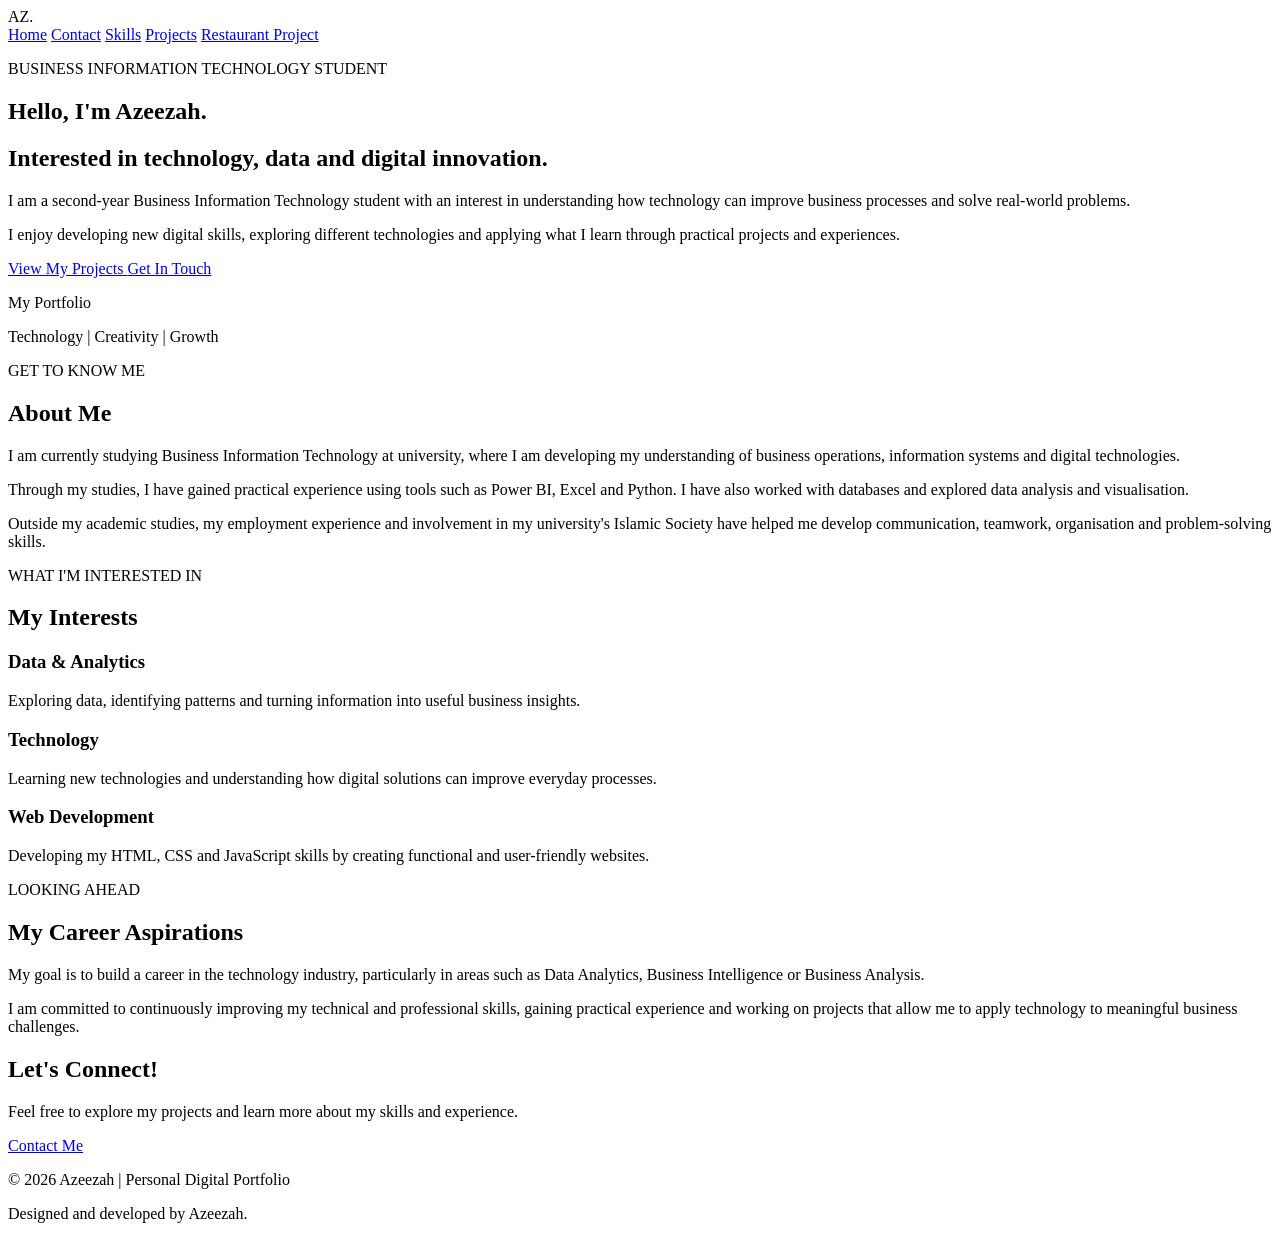
==== index.html @ 17014c4a "my first commit" ====
<!DOCTYPE html>
<html lang="en">

<head>
    <meta charset="UTF-8">
    <meta name="viewport" content="width=device-width, initial-scale=1.0">

    <title>Home | Azeezah's Portfolio</title>

    <meta name="description" content="Explore Azeezah's professional portfolio, skills, experience and projects in Business Information Technology.">

    <link rel="stylesheet" href="css/style.css">
</head>

<body>

    <!-- Website Header -->
    <header class="header">

        <div class="logo">AZ.</div>

        <!-- Navigation Menu -->
        <nav aria-label="Main navigation">
            <a href="index.html" class="active">Home</a>
            <a href="contact.html">Contact</a>
            <a href="skills.html">Skills</a>
            <a href="projects.html">Projects</a>
            <a href="restaurant.html">Restaurant Project</a>
        </nav>

    </header>


    <!-- Main Home Page Content -->
    <main>

        <!-- Introduction Section -->
        <section class="hero">

            <div class="hero-content">

                <p class="intro-label">
                    BUSINESS INFORMATION TECHNOLOGY STUDENT
                </p>

                <h1>
                    Hello, I'm <span>Azeezah.</span>
                </h1>

                <h2>
                    Interested in technology,
                    data and digital innovation.
                </h2>

                <p class="hero-description">
                    I am a second-year Business Information
                    Technology student with an interest in
                    understanding how technology can improve
                    business processes and solve real-world
                    problems.
                </p>

                <p class="hero-description">
                    I enjoy developing new digital skills,
                    exploring different technologies and
                    applying what I learn through practical
                    projects and experiences.
                </p>

                <div class="hero-buttons">

                    <a href="projects.html" class="primary-button">
                        View My Projects
                    </a>

                    <a href="contact.html" class="secondary-button">
                        Get In Touch
                    </a>

                </div>

            </div>

            <div class="hero-image">

                <div class="image-placeholder">
                    <p>My Portfolio</p>
                    <span>Technology | Creativity | Growth</span>
                </div>

            </div>

        </section>


        <!-- About Me Section -->
        <section class="about-section">

            <p class="section-label">GET TO KNOW ME</p>

            <h2>About Me</h2>

            <p>
                I am currently studying Business Information
                Technology at university, where I am developing
                my understanding of business operations,
                information systems and digital technologies.
            </p>

            <p>
                Through my studies, I have gained practical
                experience using tools such as Power BI,
                Excel and Python. I have also worked with
                databases and explored data analysis and
                visualisation.
            </p>

            <p>
                Outside my academic studies, my employment
                experience and involvement in my university's
                Islamic Society have helped me develop
                communication, teamwork, organisation and
                problem-solving skills.
            </p>

        </section>


        <!-- Interests Section -->
        <section class="interests-section">

            <p class="section-label">WHAT I'M INTERESTED IN</p>

            <h2>My Interests</h2>

            <div class="interest-cards">

                <article class="interest-card">
                    <h3>Data & Analytics</h3>
                    <p>
                        Exploring data, identifying patterns
                        and turning information into useful
                        business insights.
                    </p>
                </article>

                <article class="interest-card">
                    <h3>Technology</h3>
                    <p>
                        Learning new technologies and
                        understanding how digital solutions
                        can improve everyday processes.
                    </p>
                </article>

                <article class="interest-card">
                    <h3>Web Development</h3>
                    <p>
                        Developing my HTML, CSS and JavaScript
                        skills by creating functional and
                        user-friendly websites.
                    </p>
                </article>

            </div>

        </section>


        <!-- Career Goals Section -->
        <section class="goals-section">

            <p class="section-label">LOOKING AHEAD</p>

            <h2>My Career Aspirations</h2>

            <p>
                My goal is to build a career in the technology
                industry, particularly in areas such as Data
                Analytics, Business Intelligence or Business
                Analysis.
            </p>

            <p>
                I am committed to continuously improving my
                technical and professional skills, gaining
                practical experience and working on projects
                that allow me to apply technology to
                meaningful business challenges.
            </p>

        </section>


        <!-- Call to Action -->
        <section class="contact-banner">

            <h2>Let's Connect!</h2>

            <p>
                Feel free to explore my projects and learn
                more about my skills and experience.
            </p>

            <a href="contact.html" class="primary-button">
                Contact Me
            </a>

        </section>

    </main>


    <!-- Website Footer -->
    <footer class="footer">

        <p>
            &copy; 2026 Azeezah | Personal Digital Portfolio
        </p>

        <p>Designed and developed by Azeezah.</p>

    </footer>

</body>
</html>
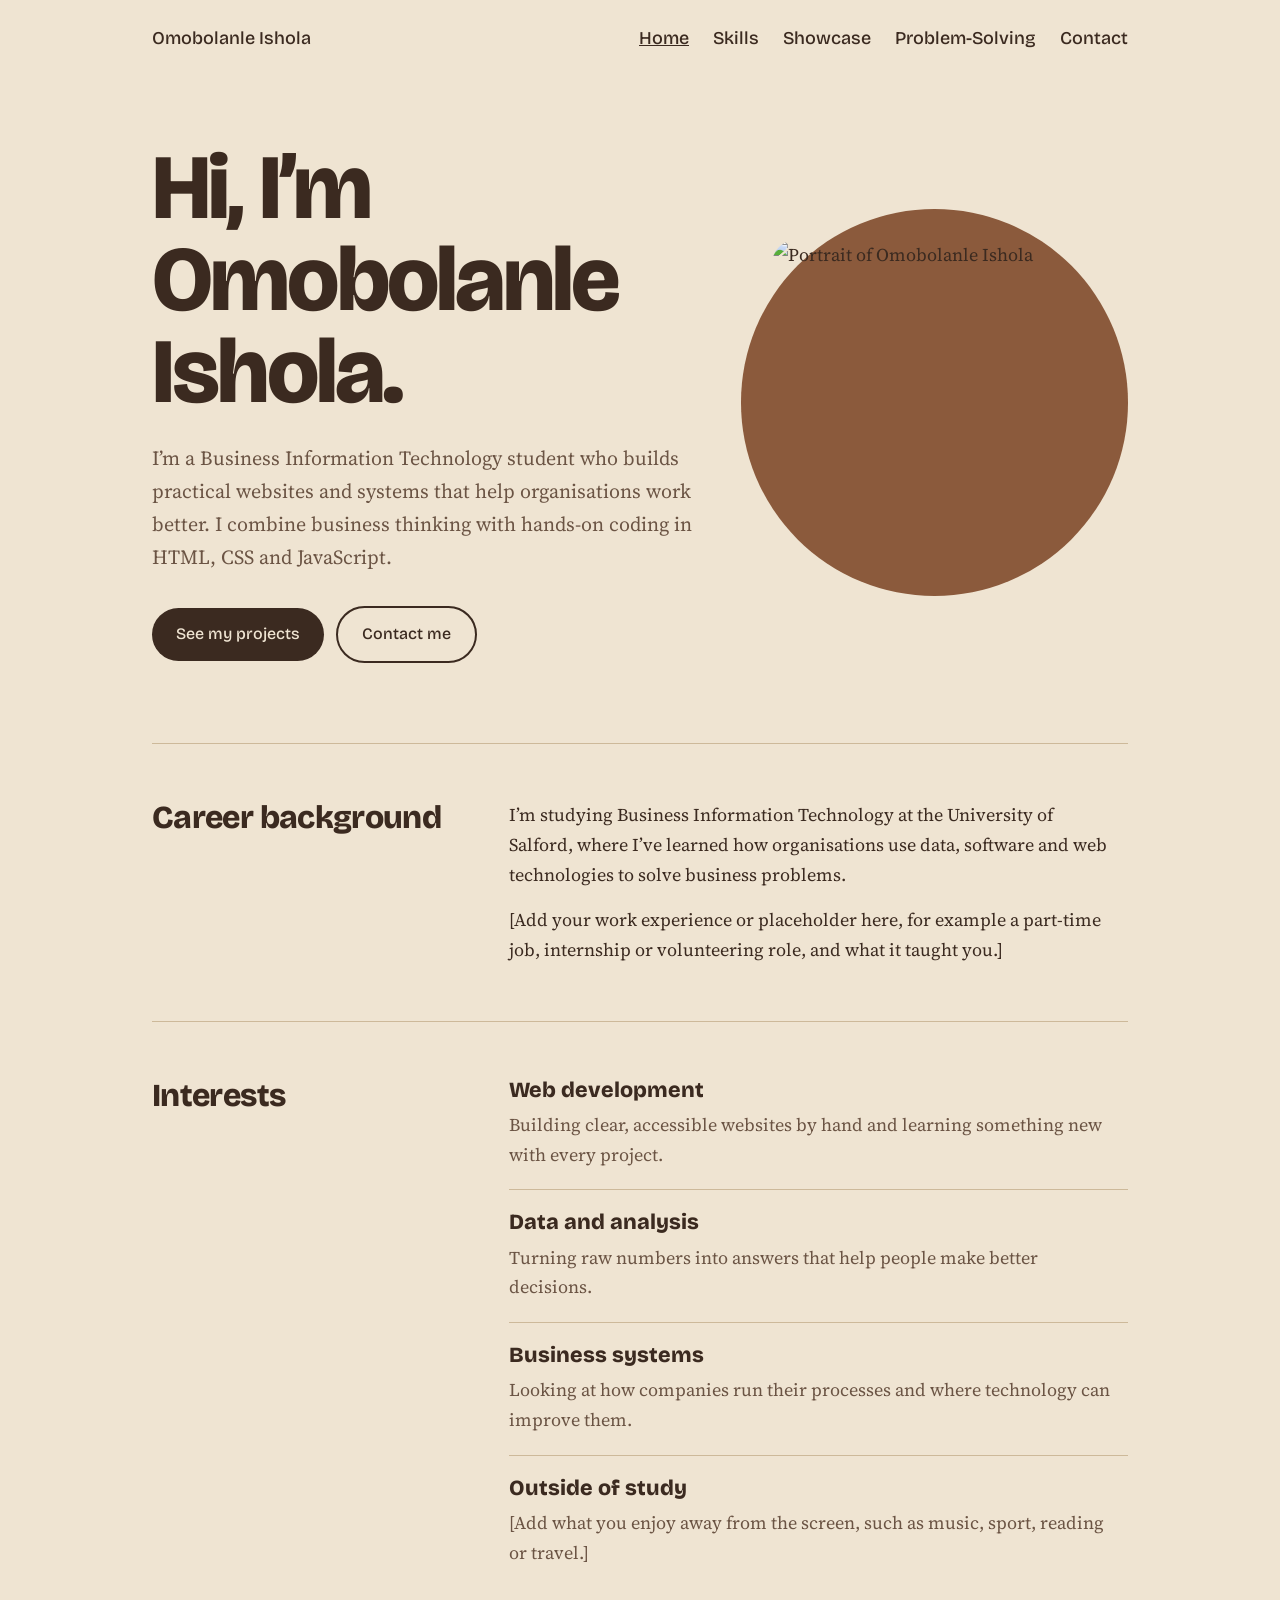
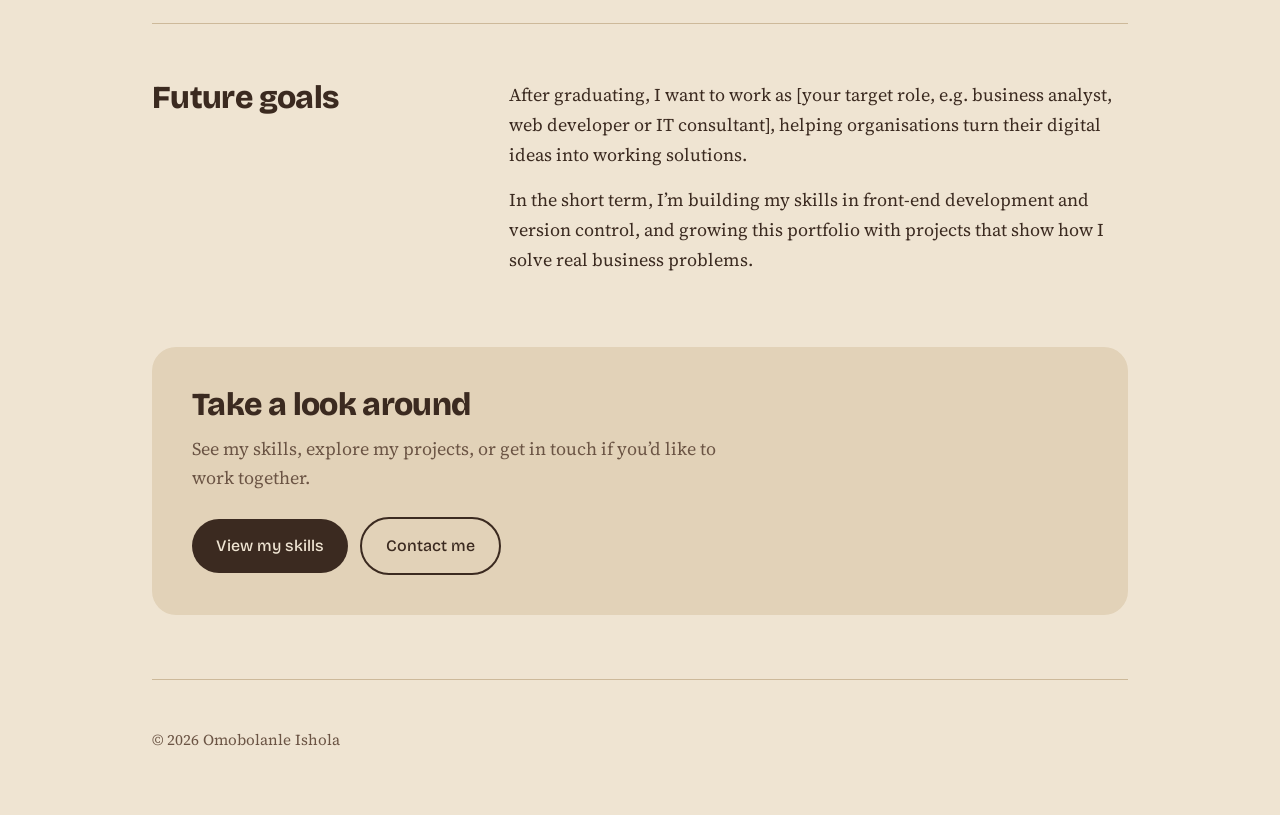
==== commit e63791c3: "commit" ====
--- a/index.html
+++ b/index.html
@@ -1,227 +1,107 @@
-
 <!DOCTYPE html>
 <html lang="en">
+<head>
+  <meta charset="UTF-8">
+  <meta name="viewport" content="width=device-width, initial-scale=1">
+  <title>Omobolanle Ishola – Business Information Technology Student</title>
+  <meta name="description" content="Portfolio of Omobolanle Ishola, a Business Information Technology student interested in data, web development and business systems.">
+  <!-- Fonts: Bricolage Grotesque (headings) and Source Serif 4 (body) -->
+  <link rel="preconnect" href="https://fonts.googleapis.com">
+  <link rel="preconnect" href="https://fonts.gstatic.com" crossorigin>
+  <link rel="stylesheet" href="https://fonts.googleapis.com/css2?family=Bricolage+Grotesque:opsz,wght@12..96,500;12..96,800&amp;family=Source+Serif+4:opsz,wght@8..60,400;8..60,600&amp;display=swap">
+  <!-- Shared external stylesheet -->
+  <link rel="stylesheet" href="css/style.css">
+</head>
+<body>
+  <div class="wrap">
 
-<head>
-    <meta charset="UTF-8">
-    <meta name="viewport" content="width=device-width, initial-scale=1.0">
-
-    <title>Home | Azeezah's Portfolio</title>
-
-    <meta name="description" content="Explore Azeezah's professional portfolio, skills, experience and projects in Business Information Technology.">
-
-    <link rel="stylesheet" href="css/style.css">
-</head>
-
-<body>
-
-    <!-- Website Header -->
-    <header class="header">
-
-        <div class="logo">AZ.</div>
-
-        <!-- Navigation Menu -->
-        <nav aria-label="Main navigation">
-            <a href="index.html" class="active">Home</a>
-            <a href="contact.html">Contact</a>
-            <a href="skills.html">Skills</a>
-            <a href="projects.html">Projects</a>
-            <a href="restaurant.html">Restaurant Project</a>
-        </nav>
-
+    <!-- Site header and main navigation (same on all five pages) -->
+    <header class="site-header">
+      <a href="index.html">Omobolanle Ishola</a>
+      <nav aria-label="Main">
+        <a href="index.html" aria-current="page">Home</a>
+        <a href="skills.html">Skills</a>
+        <a href="showcase.html">Showcase</a>
+        <a href="problem-solving.html">Problem-Solving</a>
+        <a href="contact.html">Contact</a>
+      </nav>
     </header>
 
+    <main>
+      <!-- Hero: name, professional summary and portrait -->
+      <div class="hero">
+        <div>
+          <h1>Hi, I’m Omobolanle Ishola.</h1>
+          <p>I’m a Business Information Technology student who builds practical websites and systems that help organisations work better. I combine business thinking with hands-on coding in HTML, CSS and JavaScript.</p>
+          <a class="btn" href="showcase.html">See my projects</a>
+          <a class="btn btn-alt" href="contact.html">Contact me</a>
+        </div>
+        <div class="portrait">
+          <!-- Replace photo-placeholder.svg with your own photo (keep the alt text meaningful) -->
+          <img src="images/photo-placeholder.svg" alt="Portrait of Omobolanle Ishola" width="600" height="600">
+        </div>
+      </div>
 
-    <!-- Main Home Page Content -->
-    <main>
+      <!-- Career background -->
+      <section id="background">
+        <div class="cols">
+          <h2>Career background</h2>
+          <div>
+            <p>I’m studying Business Information Technology at the University of Salford, where I’ve learned how organisations use data, software and web technologies to solve business problems.</p>
+            <p>[Add your work experience or placeholder here, for example a part-time job, internship or volunteering role, and what it taught you.]</p>
+          </div>
+        </div>
+      </section>
 
-        <!-- Introduction Section -->
-        <section class="hero">
+      <!-- Interests -->
+      <section id="interests">
+        <div class="cols">
+          <h2>Interests</h2>
+          <ul class="item-list">
+            <li>
+              <h3>Web development</h3>
+              <p>Building clear, accessible websites by hand and learning something new with every project.</p>
+            </li>
+            <li>
+              <h3>Data and analysis</h3>
+              <p>Turning raw numbers into answers that help people make better decisions.</p>
+            </li>
+            <li>
+              <h3>Business systems</h3>
+              <p>Looking at how companies run their processes and where technology can improve them.</p>
+            </li>
+            <li>
+              <h3>Outside of study</h3>
+              <p>[Add what you enjoy away from the screen, such as music, sport, reading or travel.]</p>
+            </li>
+          </ul>
+        </div>
+      </section>
 
-            <div class="hero-content">
+      <!-- Future goals -->
+      <section id="goals">
+        <div class="cols">
+          <h2>Future goals</h2>
+          <div>
+            <p>After graduating, I want to work as [your target role, e.g. business analyst, web developer or IT consultant], helping organisations turn their digital ideas into working solutions.</p>
+            <p>In the short term, I’m building my skills in front-end development and version control, and growing this portfolio with projects that show how I solve real business problems.</p>
+          </div>
+        </div>
+      </section>
 
-                <p class="intro-label">
-                    BUSINESS INFORMATION TECHNOLOGY STUDENT
-                </p>
-
-                <h1>
-                    Hello, I'm <span>Azeezah.</span>
-                </h1>
-
-                <h2>
-                    Interested in technology,
-                    data and digital innovation.
-                </h2>
-
-                <p class="hero-description">
-                    I am a second-year Business Information
-                    Technology student with an interest in
-                    understanding how technology can improve
-                    business processes and solve real-world
-                    problems.
-                </p>
-
-                <p class="hero-description">
-                    I enjoy developing new digital skills,
-                    exploring different technologies and
-                    applying what I learn through practical
-                    projects and experiences.
-                </p>
-
-                <div class="hero-buttons">
-
-                    <a href="projects.html" class="primary-button">
-                        View My Projects
-                    </a>
-
-                    <a href="contact.html" class="secondary-button">
-                        Get In Touch
-                    </a>
-
-                </div>
-
-            </div>
-
-            <div class="hero-image">
-
-                <div class="image-placeholder">
-                    <p>My Portfolio</p>
-                    <span>Technology | Creativity | Growth</span>
-                </div>
-
-            </div>
-
-        </section>
-
-
-        <!-- About Me Section -->
-        <section class="about-section">
-
-            <p class="section-label">GET TO KNOW ME</p>
-
-            <h2>About Me</h2>
-
-            <p>
-                I am currently studying Business Information
-                Technology at university, where I am developing
-                my understanding of business operations,
-                information systems and digital technologies.
-            </p>
-
-            <p>
-                Through my studies, I have gained practical
-                experience using tools such as Power BI,
-                Excel and Python. I have also worked with
-                databases and explored data analysis and
-                visualisation.
-            </p>
-
-            <p>
-                Outside my academic studies, my employment
-                experience and involvement in my university's
-                Islamic Society have helped me develop
-                communication, teamwork, organisation and
-                problem-solving skills.
-            </p>
-
-        </section>
-
-
-        <!-- Interests Section -->
-        <section class="interests-section">
-
-            <p class="section-label">WHAT I'M INTERESTED IN</p>
-
-            <h2>My Interests</h2>
-
-            <div class="interest-cards">
-
-                <article class="interest-card">
-                    <h3>Data & Analytics</h3>
-                    <p>
-                        Exploring data, identifying patterns
-                        and turning information into useful
-                        business insights.
-                    </p>
-                </article>
-
-                <article class="interest-card">
-                    <h3>Technology</h3>
-                    <p>
-                        Learning new technologies and
-                        understanding how digital solutions
-                        can improve everyday processes.
-                    </p>
-                </article>
-
-                <article class="interest-card">
-                    <h3>Web Development</h3>
-                    <p>
-                        Developing my HTML, CSS and JavaScript
-                        skills by creating functional and
-                        user-friendly websites.
-                    </p>
-                </article>
-
-            </div>
-
-        </section>
-
-
-        <!-- Career Goals Section -->
-        <section class="goals-section">
-
-            <p class="section-label">LOOKING AHEAD</p>
-
-            <h2>My Career Aspirations</h2>
-
-            <p>
-                My goal is to build a career in the technology
-                industry, particularly in areas such as Data
-                Analytics, Business Intelligence or Business
-                Analysis.
-            </p>
-
-            <p>
-                I am committed to continuously improving my
-                technical and professional skills, gaining
-                practical experience and working on projects
-                that allow me to apply technology to
-                meaningful business challenges.
-            </p>
-
-        </section>
-
-
-        <!-- Call to Action -->
-        <section class="contact-banner">
-
-            <h2>Let's Connect!</h2>
-
-            <p>
-                Feel free to explore my projects and learn
-                more about my skills and experience.
-            </p>
-
-            <a href="contact.html" class="primary-button">
-                Contact Me
-            </a>
-
-        </section>
-
+      <!-- Call to action -->
+      <section class="cta">
+        <h2>Take a look around</h2>
+        <p>See my skills, explore my projects, or get in touch if you’d like to work together.</p>
+        <a class="btn" href="skills.html">View my skills</a>
+        <a class="btn btn-alt" href="contact.html">Contact me</a>
+      </section>
     </main>
 
-
-    <!-- Website Footer -->
-    <footer class="footer">
-
-        <p>
-            &copy; 2026 Azeezah | Personal Digital Portfolio
-        </p>
-
-        <p>Designed and developed by Azeezah.</p>
-
+    <footer class="site-footer">
+      <p>© 2026 Omobolanle Ishola</p>
     </footer>
 
+  </div>
 </body>
-</html>
+</html>
--- a/css/style.css
+++ b/css/style.css
@@ -0,0 +1,673 @@
+/* ==========================================================
+   style.css – shared stylesheet for all five pages
+   Omobolanle Ishola – Web App Development portfolio
+   Palette: brown and beige
+   ========================================================== */
+
+/* ---------- 1. Design tokens (colours and fonts) ---------- */
+:root {
+  --bg: #EFE4D2;      /* beige page background */
+  --panel: #E2D2B8;   /* darker beige for highlighted blocks */
+  --ink: #3B2A20;     /* dark brown text */
+  --muted: #6B5444;   /* mid brown for secondary text */
+  --line: #CDB99A;    /* tan dividers */
+  --accent: #8B5A3C;  /* warm brown for hover and highlights */
+  --display: "Bricolage Grotesque", "Helvetica Neue", Arial, sans-serif;
+  --body: "Source Serif 4", Georgia, serif;
+}
+
+/* ---------- 2. Base styles ---------- */
+*, *::before, *::after { box-sizing: border-box; }
+html { scroll-behavior: smooth; }
+body {
+  margin: 0;
+  background: var(--bg);
+  color: var(--ink);
+  font-family: var(--body);
+  font-size: 1.125rem;
+  line-height: 1.65;
+}
+a { color: inherit; }
+/* Visible keyboard focus for accessibility */
+a:focus-visible { outline: 3px solid var(--accent); outline-offset: 3px; }
+
+/* Centred content column used on every page */
+.wrap { max-width: 64rem; margin: 0 auto; padding: 0 1.5rem; }
+
+/* ---------- 3. Header and navigation ---------- */
+.site-header {
+  display: flex;
+  flex-wrap: wrap;
+  justify-content: space-between;
+  align-items: center;
+  gap: 0.75rem 1.5rem;
+  padding: 1.5rem 0;
+  font-family: var(--display);
+  font-weight: 500;
+}
+.site-header nav { display: flex; flex-wrap: wrap; gap: 0.5rem 1.5rem; }
+.site-header a { text-decoration: none; }
+.site-header a:hover,
+.site-header a[aria-current="page"] { text-decoration: underline; }
+
+/* ---------- 4. Hero (top of Home page) ---------- */
+.hero {
+  display: grid;
+  grid-template-columns: 1.4fr 1fr;
+  gap: 3rem;
+  align-items: center;
+  padding: 4rem 0 5rem;
+}
+.hero h1 {
+  font-family: var(--display);
+  font-weight: 800;
+  font-size: clamp(2.75rem, 8vw, 5.75rem);
+  line-height: 1;
+  letter-spacing: -0.03em;
+  margin: 0 0 1.5rem;
+}
+.hero p { max-width: 34rem; margin: 0 0 2rem; color: var(--muted); font-size: 1.25rem; }
+
+/* Portrait: brown circle behind a rounded photo */
+.portrait { position: relative; height: 0; padding-bottom: 100%; }
+.portrait::before {
+  content: "";
+  position: absolute;
+  top: 0; left: 0; right: 0; bottom: 0;
+  background: var(--accent);
+  border-radius: 50%;
+}
+.portrait img {
+  position: absolute;
+  top: 8%; left: 8%;
+  width: 86%; height: 86%;
+  object-fit: cover;
+  border-radius: 1.5rem;
+}
+
+/* ---------- 5. Buttons ---------- */
+.btn {
+  display: inline-block;
+  font-family: var(--display);
+  font-weight: 500;
+  font-size: 1rem;
+  background: var(--ink);
+  color: var(--bg);
+  padding: 0.85rem 1.5rem;
+  border-radius: 999px;
+  text-decoration: none;
+}
+.btn:hover { background: var(--accent); }
+.btn-alt { background: transparent; color: var(--ink); border: 2px solid var(--ink); margin-left: 0.5rem; }
+.btn-alt:hover { background: var(--panel); }
+
+/* ---------- 6. Content sections ---------- */
+section { padding: 3.5rem 0; border-top: 1px solid var(--line); }
+h2 {
+  font-family: var(--display);
+  font-weight: 800;
+  font-size: 2rem;
+  line-height: 1.1;
+  letter-spacing: -0.02em;
+  margin: 0;
+}
+/* Two-column layout: heading on the left, content on the right */
+.cols { display: grid; grid-template-columns: 1fr 2fr; gap: 3rem; }
+.cols p { max-width: 38rem; margin: 0 0 1rem; }
+.cols p:last-child { margin-bottom: 0; }
+
+/* Interests list */
+.item-list { list-style: none; margin: 0; padding: 0; }
+.item-list li { padding: 1.25rem 0; border-bottom: 1px solid var(--line); }
+.item-list li:first-child { padding-top: 0; }
+.item-list li:last-child { border-bottom: 0; padding-bottom: 0; }
+.item-list h3 { font-family: var(--display); font-weight: 800; font-size: 1.35rem; line-height: 1.2; margin: 0 0 0.4rem; }
+.item-list p { margin: 0; color: var(--muted); }
+
+/* Call-to-action block at the bottom of the Home page */
+.cta { background: var(--panel); border-radius: 1.5rem; padding: 2.5rem; margin: 1rem 0 4rem; border-top: 0; }
+.cta h2 { margin-bottom: 0.75rem; }
+.cta p { margin: 0 0 1.5rem; max-width: 34rem; color: var(--muted); }
+
+/* ---------- 7. Footer ---------- */
+.site-footer { padding: 2rem 0 3rem; color: var(--muted); font-size: 0.95rem; border-top: 1px solid var(--line); }
+
+/* ---------- 8. Responsive layout (phones and small tablets) ---------- */
+@media (max-width: 760px) {
+  .hero, .cols { grid-template-columns: 1fr; gap: 1.5rem; }
+  .hero { padding-top: 2rem; }
+  .portrait { max-width: 20rem; width: 100%; }
+  .btn-alt { margin: 0.75rem 0 0; }
+  .cta { padding: 1.75rem; }
+}
+
+/* Respect users who prefer reduced motion */
+@media (prefers-reduced-motion: reduce) {
+  html { scroll-behavior: auto; }
+}
+
+/* ==========================================================
+   9. Problem-Solving page: restaurant case study
+   ========================================================== */
+
+/* Restaurant intro banner */
+.brand-banner { display: flex; align-items: center; gap: 1.5rem; padding: 3rem 0 2.5rem; }
+.brand-banner img { width: 6rem; height: 6rem; flex-shrink: 0; }
+.brand-banner h1 { font-family: var(--display); font-weight: 800; font-size: clamp(2rem, 6vw, 3.5rem); line-height: 1.05; letter-spacing: -0.02em; margin: 0; }
+.brand-banner p { margin: 0.5rem 0 0; color: var(--muted); }
+
+/* Goals list and dietary tags */
+.plain-list { margin: 0 0 1rem; padding-left: 1.25rem; max-width: 38rem; }
+.price { font-family: var(--display); font-weight: 500; color: var(--accent); }
+.tag { display: inline-block; font-family: var(--display); font-size: 0.8rem; font-weight: 500; border: 1px solid var(--ink); border-radius: 999px; padding: 0 0.6rem; margin-right: 0.35rem; }
+.subhead { font-family: var(--display); font-weight: 800; font-size: 1.35rem; margin: 0 0 0.75rem; }
+
+/* Contact details and social links */
+.details { margin: 0 0 1.5rem; }
+.details dt { font-family: var(--display); font-weight: 500; }
+.details dd { margin: 0 0 0.75rem; }
+.social-links { list-style: none; margin: 0; padding: 0; display: flex; flex-wrap: wrap; gap: 0.75rem; }
+
+/* Booking / feedback / enquiry form */
+.form-panel { background: var(--panel); border-radius: 1.5rem; padding: 2rem; }
+.form-panel label, .form-panel legend { display: block; font-family: var(--display); font-weight: 500; margin-bottom: 0.3rem; }
+.form-panel input[type="text"], .form-panel input[type="email"], .form-panel input[type="date"],
+.form-panel input[type="number"], .form-panel select, .form-panel textarea {
+  width: 100%;
+  font-family: var(--body);
+  font-size: 1rem;
+  color: var(--ink);
+  background: var(--bg);
+  border: 2px solid var(--ink);
+  border-radius: 0.5rem;
+  padding: 0.6rem 0.75rem;
+}
+.form-panel input:focus-visible, .form-panel select:focus-visible, .form-panel textarea:focus-visible { outline: 3px solid var(--accent); outline-offset: 2px; }
+.field { margin-bottom: 1.25rem; }
+.field-row { display: grid; grid-template-columns: repeat(3, 1fr); gap: 1rem; }
+.check { display: flex; gap: 0.75rem; align-items: flex-start; }
+.check input { margin-top: 0.45rem; }
+.check label { font-family: var(--body); font-weight: 400; }
+.form-errors { background: var(--bg); border: 2px solid var(--accent); border-radius: 0.5rem; padding: 0.75rem 1rem; margin-bottom: 1.25rem; }
+.form-errors ul { margin: 0.4rem 0 0; padding-left: 1.25rem; }
+.preview { background: var(--bg); border-radius: 0.5rem; padding: 1rem; white-space: pre-wrap; font-size: 0.95rem; margin-top: 1.25rem; }
+button.btn { border: 0; cursor: pointer; }
+
+/* Cookie reminder banner */
+.cookie-banner { position: fixed; left: 0; right: 0; bottom: 0; background: var(--ink); color: var(--bg); padding: 1rem 1.5rem; z-index: 10; }
+.cookie-banner .inner { max-width: 64rem; margin: 0 auto; display: flex; flex-wrap: wrap; gap: 1rem; align-items: center; justify-content: space-between; }
+.cookie-banner p { margin: 0; font-size: 1rem; flex: 1 1 20rem; }
+.cookie-banner button { font-family: var(--display); font-weight: 500; background: var(--bg); color: var(--ink); border: 0; border-radius: 999px; padding: 0.6rem 1.25rem; cursor: pointer; }
+.cookie-banner[hidden] { display: none; }
+
+@media (max-width: 760px) {
+  .field-row { grid-template-columns: 1fr; }
+  .brand-banner { flex-direction: column; align-items: flex-start; }
+  .form-panel { padding: 1.25rem; }
+}
+
+/* Make sure the hidden attribute always hides an element, even one with a display rule */
+[hidden] { display: none; }
+
+/* ---------- 10. Skills page ---------- */
+.skills-intro {
+  padding: 4rem 0 5rem;
+  border-top: 0;
+}
+.skills-intro .section-tag {
+  margin: 0 0 0.75rem;
+  color: var(--accent);
+  font-family: var(--display);
+  font-size: 0.9rem;
+  font-weight: 500;
+  letter-spacing: 0.08em;
+}
+.skills-intro h1 {
+  margin: 0 0 1.5rem;
+  font-family: var(--display);
+  font-size: clamp(2.75rem, 8vw, 5rem);
+  font-weight: 800;
+  letter-spacing: -0.03em;
+  line-height: 1;
+}
+.skills-intro > p:last-child {
+  max-width: 42rem;
+  margin: 0;
+  color: var(--muted);
+  font-size: 1.25rem;
+}
+.skills-section > h2 { margin-bottom: 1.5rem; }
+.section-description { max-width: 38rem; margin: -0.5rem 0 1.5rem; color: var(--muted); }
+.qualification-card,
+.experience-card {
+  padding: 1.5rem 0;
+  border-bottom: 1px solid var(--line);
+}
+.qualification-card:first-of-type,
+.experience-card:first-of-type { padding-top: 0; }
+.qualification-card:last-child,
+.experience-card:last-child { padding-bottom: 0; border-bottom: 0; }
+.qualification-card h3,
+.experience-card h3,
+.certificate-card h3,
+.technical-card h3 {
+  margin: 0 0 0.4rem;
+  font-family: var(--display);
+  font-size: 1.35rem;
+  font-weight: 800;
+  line-height: 1.2;
+}
+.qualification-place { margin: 0 0 0.6rem; color: var(--accent); font-family: var(--display); font-size: 1rem; }
+.qualification-card p:last-child,
+.experience-card p:last-child { max-width: 42rem; margin-bottom: 0; color: var(--muted); }
+.certificate-grid,
+.technical-grid {
+  display: grid;
+  grid-template-columns: repeat(3, minmax(0, 1fr));
+  gap: 1.25rem;
+}
+.certificate-card,
+.technical-card {
+  overflow: hidden;
+  border-radius: 1rem;
+  background: var(--panel);
+}
+.certificate-card { padding-bottom: 1.25rem; }
+.certificate-card img {
+  display: block;
+  width: 100%;
+  aspect-ratio: 4 / 3;
+  object-fit: contain;
+  background: var(--bg);
+}
+.certificate-card h3,
+.certificate-card p,
+.technical-card h3,
+.technical-card p { margin-right: 1.25rem; margin-left: 1.25rem; }
+.certificate-card h3,
+.technical-card h3 { margin-top: 1.1rem; }
+.certificate-card p,
+.technical-card p { margin-top: 0.4rem; margin-bottom: 0; color: var(--muted); }
+.technical-grid { grid-template-columns: repeat(2, minmax(0, 1fr)); }
+.technical-card { padding: 0.25rem 0 1.25rem; }
+
+/* Section reveal is enabled by portfolio.js and remains visible without JavaScript. */
+.js .reveal {
+  opacity: 0;
+  transform: translateY(1rem);
+  transition: opacity 500ms ease, transform 500ms ease;
+}
+.js .reveal.is-visible { opacity: 1; transform: none; }
+
+@media (max-width: 760px) {
+  .skills-intro { padding-top: 2rem; }
+  .certificate-grid,
+  .technical-grid { grid-template-columns: 1fr; }
+}
+
+@media (prefers-reduced-motion: reduce) {
+  .js .reveal { opacity: 1; transform: none; transition: none; }
+}
+
+/* ---------- 11. Contact page ---------- */
+.contact-intro {
+  padding: 4rem 0 3rem;
+  border-top: 0;
+}
+.contact-intro .section-tag {
+  margin: 0 0 0.75rem;
+  color: var(--accent);
+  font-family: var(--display);
+  font-size: 0.9rem;
+  font-weight: 500;
+  letter-spacing: 0.08em;
+}
+.contact-intro h1 {
+  margin: 0 0 1.5rem;
+  font-family: var(--display);
+  font-size: clamp(2.75rem, 8vw, 5rem);
+  font-weight: 800;
+  letter-spacing: -0.03em;
+  line-height: 1;
+}
+.contact-intro > p:last-child {
+  max-width: 42rem;
+  margin: 0;
+  color: var(--muted);
+  font-size: 1.25rem;
+}
+.contact-container {
+  display: grid;
+  grid-template-columns: repeat(3, minmax(0, 1fr));
+  gap: 1.25rem;
+  padding: 1rem 0 3.5rem;
+  border-top: 0;
+}
+.contact-card {
+  padding: 1.75rem;
+  border-radius: 1rem;
+  background: var(--panel);
+}
+.contact-icon {
+  display: grid;
+  width: 3rem;
+  height: 3rem;
+  margin-bottom: 1.25rem;
+  place-items: center;
+  border-radius: 50%;
+  background: var(--ink);
+  color: var(--bg);
+  font-family: var(--display);
+  font-size: 1.15rem;
+  font-weight: 800;
+}
+.contact-card h2 {
+  margin-bottom: 0.5rem;
+  font-size: 1.5rem;
+}
+.contact-card p {
+  min-height: 3.3em;
+  margin: 0 0 1rem;
+  color: var(--muted);
+}
+.contact-card a {
+  display: inline-block;
+  color: var(--ink);
+  font-family: var(--display);
+  font-weight: 500;
+  text-underline-offset: 0.2em;
+}
+.contact-card a:hover { color: var(--accent); }
+.contact-message {
+  margin: 0 0 4rem;
+  padding: 2.5rem;
+  border-top: 0;
+  border-radius: 1.5rem;
+  background: var(--panel);
+}
+.contact-message h2 { margin-bottom: 0.75rem; }
+.contact-message p { max-width: 38rem; margin: 0; color: var(--muted); }
+
+@media (max-width: 760px) {
+  .contact-intro { padding-top: 2rem; }
+  .contact-container { grid-template-columns: 1fr; gap: 1rem; }
+  .contact-card p { min-height: 0; }
+  .contact-message { margin-bottom: 2.5rem; padding: 1.75rem; }
+}
+
+/* ---------- 12. Business showcase page ---------- */
+.showcase-intro {
+  padding: 4rem 0 3rem;
+  border-top: 0;
+}
+.showcase-intro .section-tag {
+  margin: 0 0 0.75rem;
+  color: var(--accent);
+  font-family: var(--display);
+  font-size: 0.9rem;
+  font-weight: 500;
+  letter-spacing: 0.08em;
+}
+.showcase-intro h1 {
+  margin: 0 0 1.5rem;
+  font-family: var(--display);
+  font-size: clamp(2.75rem, 8vw, 5rem);
+  font-weight: 800;
+  letter-spacing: -0.03em;
+  line-height: 1;
+}
+.showcase-intro > p:last-child {
+  max-width: 42rem;
+  margin: 0;
+  color: var(--muted);
+  font-size: 1.25rem;
+}
+.project-card {
+  margin: 0 0 2rem;
+  padding: 2rem;
+  border: 0;
+  border-radius: 1.5rem;
+  background: var(--panel);
+}
+.project-card > h2 {
+  margin-bottom: 1.25rem;
+  font-size: clamp(1.5rem, 4vw, 2rem);
+}
+.project-card figure { margin: 0 0 1.75rem; }
+.project-card figure img {
+  display: block;
+  width: 100%;
+  max-height: 30rem;
+  aspect-ratio: 16 / 9;
+  border-radius: 1rem;
+  background: var(--bg);
+  object-fit: cover;
+}
+.project-card figcaption { margin-top: 0.5rem; color: var(--muted); font-size: 0.95rem; }
+.project-card h3 {
+  margin: 1.5rem 0 0.4rem;
+  font-family: var(--display);
+  font-size: 1.25rem;
+  font-weight: 800;
+  line-height: 1.2;
+}
+.project-card p { max-width: 50rem; margin: 0 0 1rem; color: var(--muted); }
+.project-card > p:last-child { margin-bottom: 0; }
+.project-card a { color: var(--ink); text-underline-offset: 0.2em; }
+.project-card a:hover { color: var(--accent); }
+
+@media (max-width: 760px) {
+  .showcase-intro { padding-top: 2rem; }
+  .project-card { margin-bottom: 1.25rem; padding: 1.25rem; border-radius: 1rem; }
+  .project-card figure img { aspect-ratio: 4 / 3; }
+}
+/* ==========================================================
+   style.css – shared stylesheet for all five pages
+   Omobolanle Ishola – Web App Development portfolio
+   Palette: brown and beige
+   ========================================================== */
+
+/* ---------- 1. Design tokens (colours and fonts) ---------- */
+:root {
+  --bg: #EFE4D2;      /* beige page background */
+  --panel: #E2D2B8;   /* darker beige for highlighted blocks */
+  --ink: #3B2A20;     /* dark brown text */
+  --muted: #6B5444;   /* mid brown for secondary text */
+  --line: #CDB99A;    /* tan dividers */
+  --accent: #8B5A3C;  /* warm brown for hover and highlights */
+  --display: "Bricolage Grotesque", "Helvetica Neue", Arial, sans-serif;
+  --body: "Source Serif 4", Georgia, serif;
+}
+
+/* ---------- 2. Base styles ---------- */
+*, *::before, *::after { box-sizing: border-box; }
+html { scroll-behavior: smooth; }
+body {
+  margin: 0;
+  background: var(--bg);
+  color: var(--ink);
+  font-family: var(--body);
+  font-size: 1.125rem;
+  line-height: 1.65;
+}
+a { color: inherit; }
+/* Visible keyboard focus for accessibility */
+a:focus-visible { outline: 3px solid var(--accent); outline-offset: 3px; }
+
+/* Centred content column used on every page */
+.wrap { max-width: 64rem; margin: 0 auto; padding: 0 1.5rem; }
+
+/* ---------- 3. Header and navigation ---------- */
+.site-header {
+  display: flex;
+  flex-wrap: wrap;
+  justify-content: space-between;
+  align-items: center;
+  gap: 0.75rem 1.5rem;
+  padding: 1.5rem 0;
+  font-family: var(--display);
+  font-weight: 500;
+}
+.site-header nav { display: flex; flex-wrap: wrap; gap: 0.5rem 1.5rem; }
+.site-header a { text-decoration: none; }
+.site-header a:hover,
+.site-header a[aria-current="page"] { text-decoration: underline; }
+
+/* ---------- 4. Hero (top of Home page) ---------- */
+.hero {
+  display: grid;
+  grid-template-columns: 1.4fr 1fr;
+  gap: 3rem;
+  align-items: center;
+  padding: 4rem 0 5rem;
+}
+.hero h1 {
+  font-family: var(--display);
+  font-weight: 800;
+  font-size: clamp(2.75rem, 8vw, 5.75rem);
+  line-height: 1;
+  letter-spacing: -0.03em;
+  margin: 0 0 1.5rem;
+}
+.hero p { max-width: 34rem; margin: 0 0 2rem; color: var(--muted); font-size: 1.25rem; }
+
+/* Portrait: brown circle behind a rounded photo */
+.portrait { position: relative; height: 0; padding-bottom: 100%; }
+.portrait::before {
+  content: "";
+  position: absolute;
+  top: 0; left: 0; right: 0; bottom: 0;
+  background: var(--accent);
+  border-radius: 50%;
+}
+.portrait img {
+  position: absolute;
+  top: 8%; left: 8%;
+  width: 86%; height: 86%;
+  object-fit: cover;
+  border-radius: 1.5rem;
+}
+
+/* ---------- 5. Buttons ---------- */
+.btn {
+  display: inline-block;
+  font-family: var(--display);
+  font-weight: 500;
+  font-size: 1rem;
+  background: var(--ink);
+  color: var(--bg);
+  padding: 0.85rem 1.5rem;
+  border-radius: 999px;
+  text-decoration: none;
+}
+.btn:hover { background: var(--accent); }
+.btn-alt { background: transparent; color: var(--ink); border: 2px solid var(--ink); margin-left: 0.5rem; }
+.btn-alt:hover { background: var(--panel); }
+
+/* ---------- 6. Content sections ---------- */
+section { padding: 3.5rem 0; border-top: 1px solid var(--line); }
+h2 {
+  font-family: var(--display);
+  font-weight: 800;
+  font-size: 2rem;
+  line-height: 1.1;
+  letter-spacing: -0.02em;
+  margin: 0;
+}
+/* Two-column layout: heading on the left, content on the right */
+.cols { display: grid; grid-template-columns: 1fr 2fr; gap: 3rem; }
+.cols p { max-width: 38rem; margin: 0 0 1rem; }
+.cols p:last-child { margin-bottom: 0; }
+
+/* Interests list */
+.item-list { list-style: none; margin: 0; padding: 0; }
+.item-list li { padding: 1.25rem 0; border-bottom: 1px solid var(--line); }
+.item-list li:first-child { padding-top: 0; }
+.item-list li:last-child { border-bottom: 0; padding-bottom: 0; }
+.item-list h3 { font-family: var(--display); font-weight: 800; font-size: 1.35rem; line-height: 1.2; margin: 0 0 0.4rem; }
+.item-list p { margin: 0; color: var(--muted); }
+
+/* Call-to-action block at the bottom of the Home page */
+.cta { background: var(--panel); border-radius: 1.5rem; padding: 2.5rem; margin: 1rem 0 4rem; border-top: 0; }
+.cta h2 { margin-bottom: 0.75rem; }
+.cta p { margin: 0 0 1.5rem; max-width: 34rem; color: var(--muted); }
+
+/* ---------- 7. Footer ---------- */
+.site-footer { padding: 2rem 0 3rem; color: var(--muted); font-size: 0.95rem; border-top: 1px solid var(--line); }
+
+/* ---------- 8. Responsive layout (phones and small tablets) ---------- */
+@media (max-width: 760px) {
+  .hero, .cols { grid-template-columns: 1fr; gap: 1.5rem; }
+  .hero { padding-top: 2rem; }
+  .portrait { max-width: 20rem; width: 100%; }
+  .btn-alt { margin: 0.75rem 0 0; }
+  .cta { padding: 1.75rem; }
+}
+
+/* Respect users who prefer reduced motion */
+@media (prefers-reduced-motion: reduce) {
+  html { scroll-behavior: auto; }
+}
+
+/* ==========================================================
+   9. Problem-Solving page: restaurant case study
+   ========================================================== */
+
+/* Restaurant intro banner */
+.brand-banner { display: flex; align-items: center; gap: 1.5rem; padding: 3rem 0 2.5rem; }
+.brand-banner img { width: 6rem; height: 6rem; flex-shrink: 0; }
+.brand-banner h1 { font-family: var(--display); font-weight: 800; font-size: clamp(2rem, 6vw, 3.5rem); line-height: 1.05; letter-spacing: -0.02em; margin: 0; }
+.brand-banner p { margin: 0.5rem 0 0; color: var(--muted); }
+
+/* Goals list and dietary tags */
+.plain-list { margin: 0 0 1rem; padding-left: 1.25rem; max-width: 38rem; }
+.price { font-family: var(--display); font-weight: 500; color: var(--accent); }
+.tag { display: inline-block; font-family: var(--display); font-size: 0.8rem; font-weight: 500; border: 1px solid var(--ink); border-radius: 999px; padding: 0 0.6rem; margin-right: 0.35rem; }
+.subhead { font-family: var(--display); font-weight: 800; font-size: 1.35rem; margin: 0 0 0.75rem; }
+
+/* Contact details and social links */
+.details { margin: 0 0 1.5rem; }
+.details dt { font-family: var(--display); font-weight: 500; }
+.details dd { margin: 0 0 0.75rem; }
+.social-links { list-style: none; margin: 0; padding: 0; display: flex; flex-wrap: wrap; gap: 0.75rem; }
+
+/* Booking / feedback / enquiry form */
+.form-panel { background: var(--panel); border-radius: 1.5rem; padding: 2rem; }
+.form-panel label, .form-panel legend { display: block; font-family: var(--display); font-weight: 500; margin-bottom: 0.3rem; }
+.form-panel input[type="text"], .form-panel input[type="email"], .form-panel input[type="date"],
+.form-panel input[type="number"], .form-panel select, .form-panel textarea {
+  width: 100%;
+  font-family: var(--body);
+  font-size: 1rem;
+  color: var(--ink);
+  background: var(--bg);
+  border: 2px solid var(--ink);
+  border-radius: 0.5rem;
+  padding: 0.6rem 0.75rem;
+}
+.form-panel input:focus-visible, .form-panel select:focus-visible, .form-panel textarea:focus-visible { outline: 3px solid var(--accent); outline-offset: 2px; }
+.field { margin-bottom: 1.25rem; }
+.field-row { display: grid; grid-template-columns: repeat(3, 1fr); gap: 1rem; }
+.check { display: flex; gap: 0.75rem; align-items: flex-start; }
+.check input { margin-top: 0.45rem; }
+.check label { font-family: var(--body); font-weight: 400; }
+.form-errors { background: var(--bg); border: 2px solid var(--accent); border-radius: 0.5rem; padding: 0.75rem 1rem; margin-bottom: 1.25rem; }
+.form-errors ul { margin: 0.4rem 0 0; padding-left: 1.25rem; }
+.preview { background: var(--bg); border-radius: 0.5rem; padding: 1rem; white-space: pre-wrap; font-size: 0.95rem; margin-top: 1.25rem; }
+button.btn { border: 0; cursor: pointer; }
+
+/* Cookie reminder banner */
+.cookie-banner { position: fixed; left: 0; right: 0; bottom: 0; background: var(--ink); color: var(--bg); padding: 1rem 1.5rem; z-index: 10; }
+.cookie-banner .inner { max-width: 64rem; margin: 0 auto; display: flex; flex-wrap: wrap; gap: 1rem; align-items: center; justify-content: space-between; }
+.cookie-banner p { margin: 0; font-size: 1rem; flex: 1 1 20rem; }
+.cookie-banner button { font-family: var(--display); font-weight: 500; background: var(--bg); color: var(--ink); border: 0; border-radius: 999px; padding: 0.6rem 1.25rem; cursor: pointer; }
+.cookie-banner[hidden] { display: none; }
+
+@media (max-width: 760px) {
+  .field-row { grid-template-columns: 1fr; }
+  .brand-banner { flex-direction: column; align-items: flex-start; }
+  .form-panel { padding: 1.25rem; }
+}
+
+/* Make sure the hidden attribute always hides an element, even one with a display rule */
+[hidden] { display: none; }
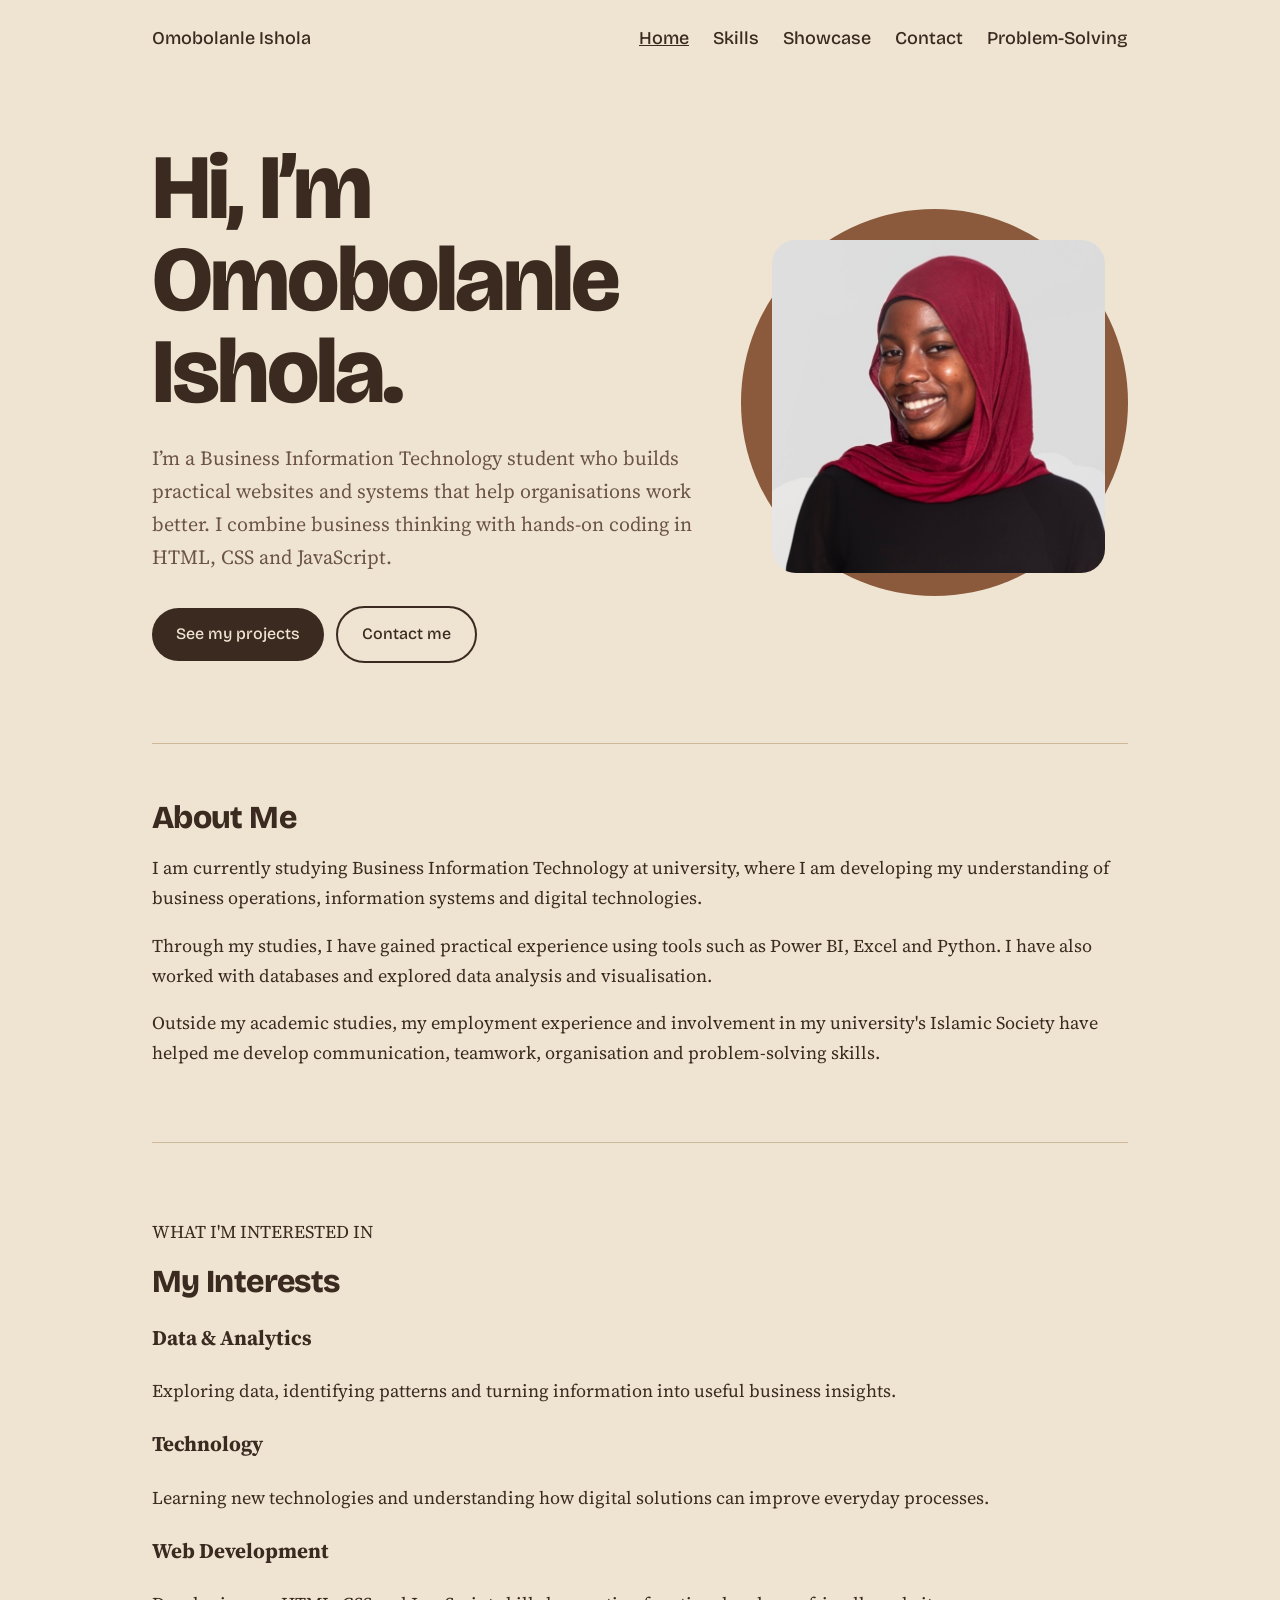
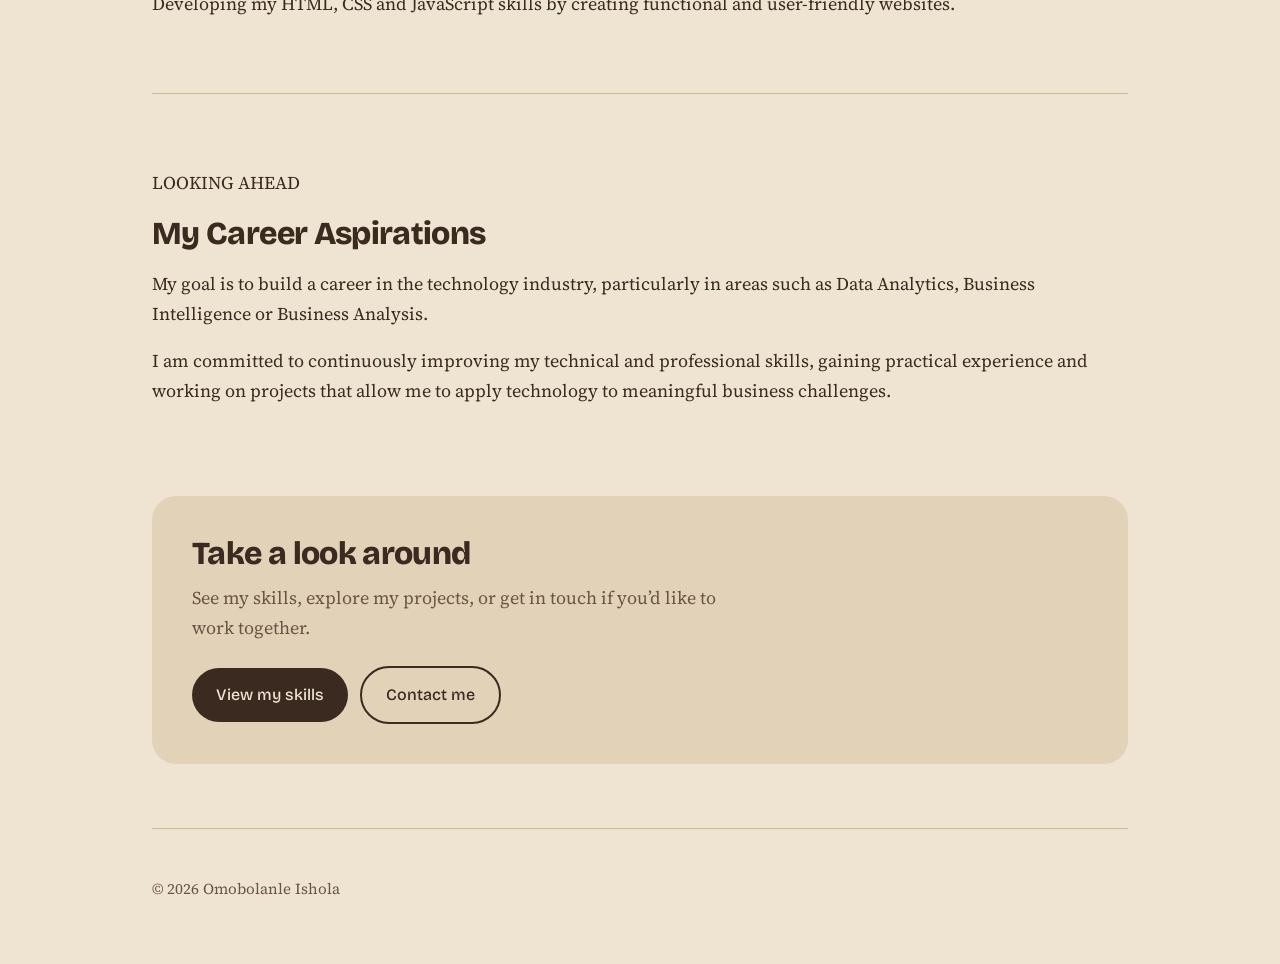
==== commit 571fbe19: "commit" ====
--- a/index.html
+++ b/index.html
@@ -22,8 +22,8 @@
         <a href="index.html" aria-current="page">Home</a>
         <a href="skills.html">Skills</a>
         <a href="showcase.html">Showcase</a>
+        <a href="contact.html">Contact</a>
         <a href="problem-solving.html">Problem-Solving</a>
-        <a href="contact.html">Contact</a>
       </nav>
     </header>
 
@@ -38,56 +38,104 @@
         </div>
         <div class="portrait">
           <!-- Replace photo-placeholder.svg with your own photo (keep the alt text meaningful) -->
-          <img src="images/photo-placeholder.svg" alt="Portrait of Omobolanle Ishola" width="600" height="600">
+          <img src="images/me.jpg" width="600" height="600">
         </div>
       </div>
 
-      <!-- Career background -->
-      <section id="background">
-        <div class="cols">
-          <h2>Career background</h2>
-          <div>
-            <p>I’m studying Business Information Technology at the University of Salford, where I’ve learned how organisations use data, software and web technologies to solve business problems.</p>
-            <p>[Add your work experience or placeholder here, for example a part-time job, internship or volunteering role, and what it taught you.]</p>
-          </div>
-        </div>
-      </section>
+       <!-- About Me Section -->
+        <section class="about-section">
 
-      <!-- Interests -->
-      <section id="interests">
-        <div class="cols">
-          <h2>Interests</h2>
-          <ul class="item-list">
-            <li>
-              <h3>Web development</h3>
-              <p>Building clear, accessible websites by hand and learning something new with every project.</p>
-            </li>
-            <li>
-              <h3>Data and analysis</h3>
-              <p>Turning raw numbers into answers that help people make better decisions.</p>
-            </li>
-            <li>
-              <h3>Business systems</h3>
-              <p>Looking at how companies run their processes and where technology can improve them.</p>
-            </li>
-            <li>
-              <h3>Outside of study</h3>
-              <p>[Add what you enjoy away from the screen, such as music, sport, reading or travel.]</p>
-            </li>
-          </ul>
-        </div>
-      </section>
+            <h2>About Me</h2>
 
-      <!-- Future goals -->
-      <section id="goals">
-        <div class="cols">
-          <h2>Future goals</h2>
-          <div>
-            <p>After graduating, I want to work as [your target role, e.g. business analyst, web developer or IT consultant], helping organisations turn their digital ideas into working solutions.</p>
-            <p>In the short term, I’m building my skills in front-end development and version control, and growing this portfolio with projects that show how I solve real business problems.</p>
-          </div>
-        </div>
-      </section>
+            <p>
+                I am currently studying Business Information
+                Technology at university, where I am developing
+                my understanding of business operations,
+                information systems and digital technologies.
+            </p>
+
+            <p>
+                Through my studies, I have gained practical
+                experience using tools such as Power BI,
+                Excel and Python. I have also worked with
+                databases and explored data analysis and
+                visualisation.
+            </p>
+
+            <p>
+                Outside my academic studies, my employment
+                experience and involvement in my university's
+                Islamic Society have helped me develop
+                communication, teamwork, organisation and
+                problem-solving skills.
+            </p>
+
+        </section>
+
+
+       <!-- Interests Section -->
+        <section class="interests-section">
+
+            <p class="section-label">WHAT I'M INTERESTED IN</p>
+
+            <h2>My Interests</h2>
+
+            <div class="interest-cards">
+
+                <article class="interest-card">
+                    <h3>Data & Analytics</h3>
+                    <p>
+                        Exploring data, identifying patterns
+                        and turning information into useful
+                        business insights.
+                    </p>
+                </article>
+
+                <article class="interest-card">
+                    <h3>Technology</h3>
+                    <p>
+                        Learning new technologies and
+                        understanding how digital solutions
+                        can improve everyday processes.
+                    </p>
+                </article>
+
+                <article class="interest-card">
+                    <h3>Web Development</h3>
+                    <p>
+                        Developing my HTML, CSS and JavaScript
+                        skills by creating functional and
+                        user-friendly websites.
+                    </p>
+                </article>
+
+            </div>
+
+        </section>
+
+      <!-- Career Goals Section -->
+        <section class="goals-section">
+
+            <p class="section-label">LOOKING AHEAD</p>
+
+            <h2>My Career Aspirations</h2>
+
+            <p>
+                My goal is to build a career in the technology
+                industry, particularly in areas such as Data
+                Analytics, Business Intelligence or Business
+                Analysis.
+            </p>
+
+            <p>
+                I am committed to continuously improving my
+                technical and professional skills, gaining
+                practical experience and working on projects
+                that allow me to apply technology to
+                meaningful business challenges.
+            </p>
+
+        </section>
 
       <!-- Call to action -->
       <section class="cta">
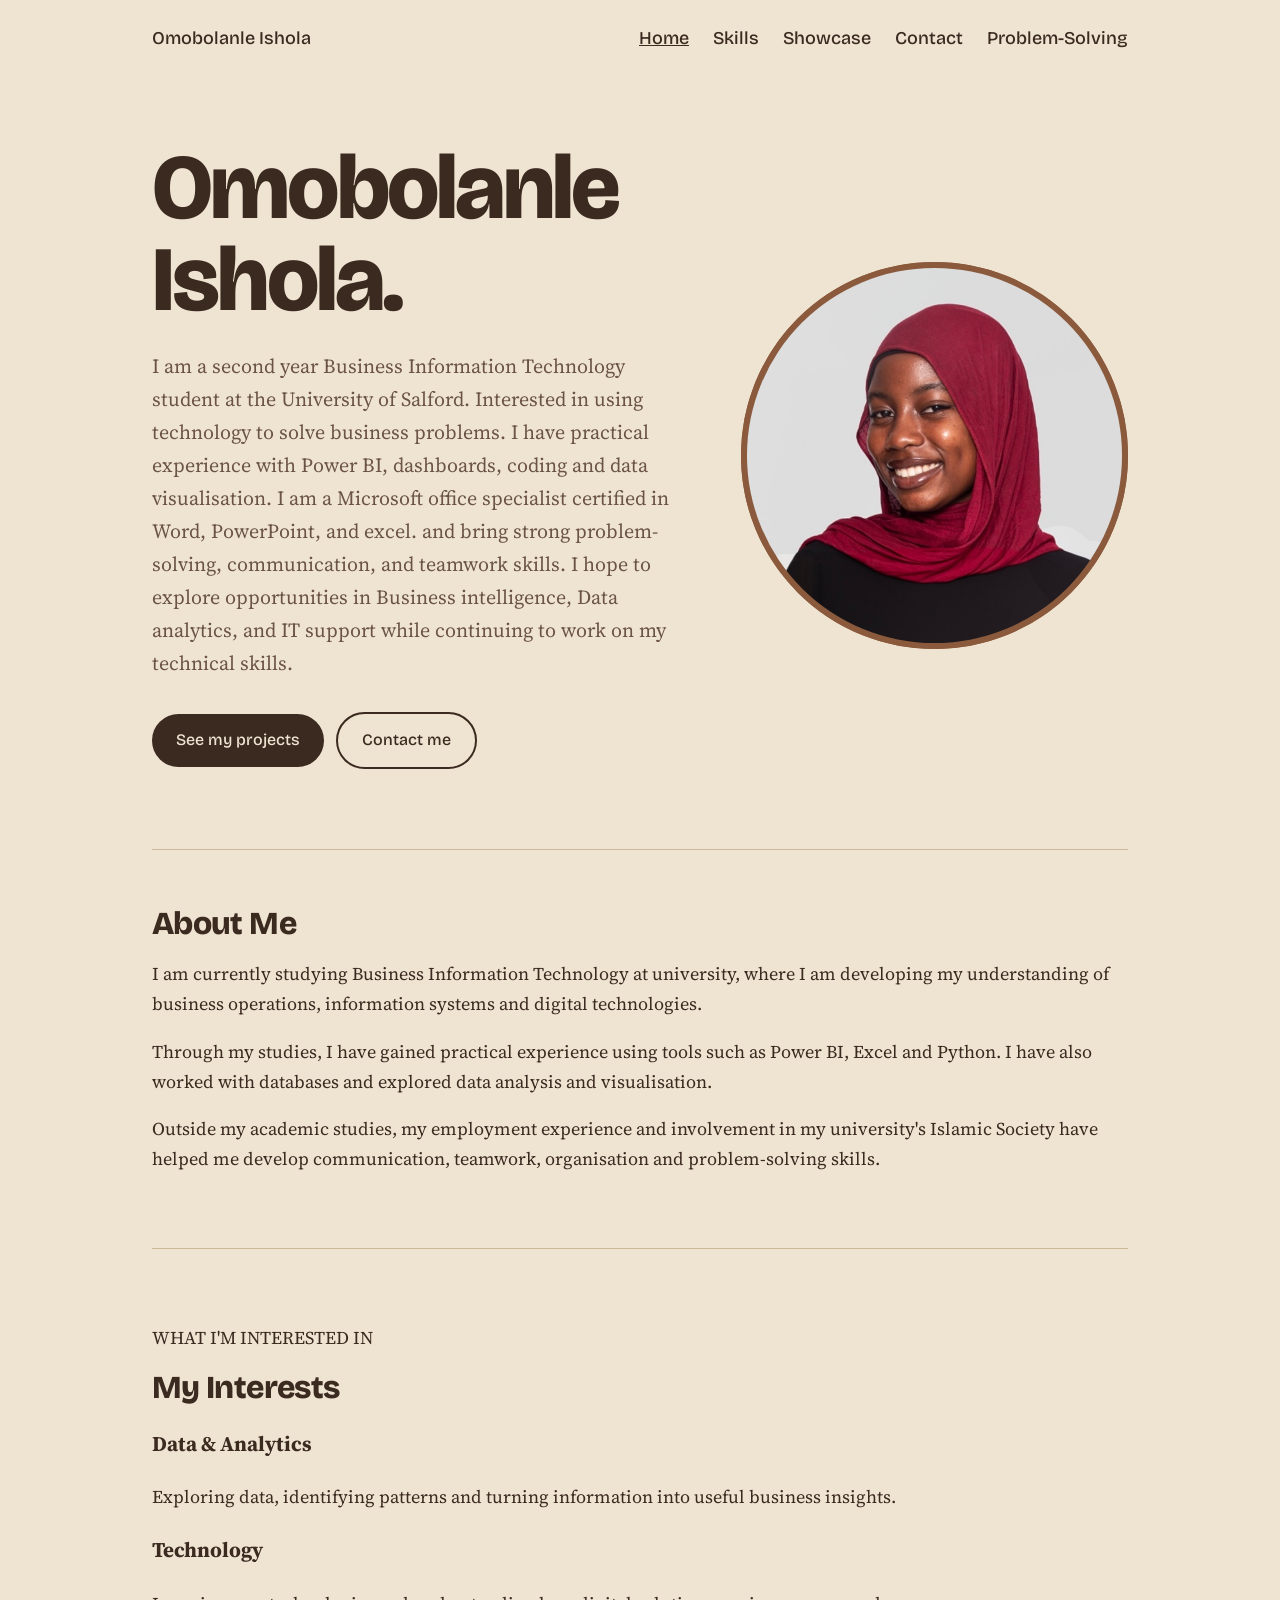
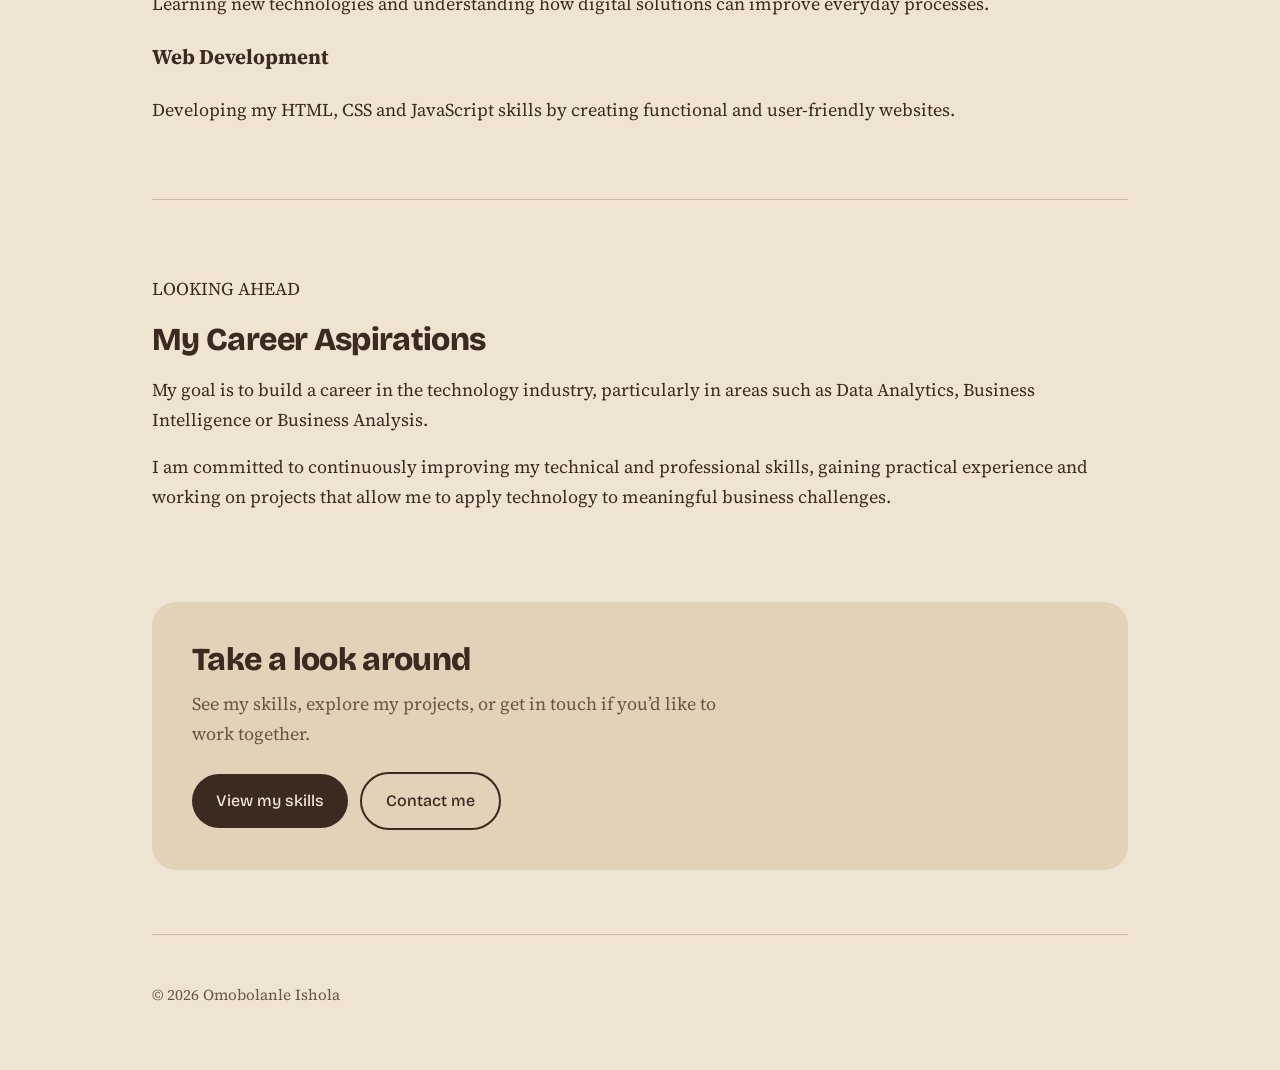
==== commit 46693553: "commit" ====
--- a/index.html
+++ b/index.html
@@ -31,13 +31,12 @@
       <!-- Hero: name, professional summary and portrait -->
       <div class="hero">
         <div>
-          <h1>Hi, I’m Omobolanle Ishola.</h1>
-          <p>I’m a Business Information Technology student who builds practical websites and systems that help organisations work better. I combine business thinking with hands-on coding in HTML, CSS and JavaScript.</p>
+          <h1>Omobolanle Ishola.</h1>
+          <p>I am a second year Business Information Technology student at the University of Salford. Interested in using technology to solve business problems. I have practical experience with Power BI, dashboards, coding and data visualisation. I am a Microsoft office specialist certified in Word, PowerPoint, and excel. and bring strong problem-solving, communication, and teamwork skills. I hope to explore opportunities in Business intelligence, Data analytics, and IT support while continuing to work on my technical skills.</p>
           <a class="btn" href="showcase.html">See my projects</a>
           <a class="btn btn-alt" href="contact.html">Contact me</a>
         </div>
         <div class="portrait">
-          <!-- Replace photo-placeholder.svg with your own photo (keep the alt text meaningful) -->
           <img src="images/me.jpg" width="600" height="600">
         </div>
       </div>
--- a/css/style.css
+++ b/css/style.css
@@ -531,21 +531,24 @@
 }
 .hero p { max-width: 34rem; margin: 0 0 2rem; color: var(--muted); font-size: 1.25rem; }
 
-/* Portrait: brown circle behind a rounded photo */
-.portrait { position: relative; height: 0; padding-bottom: 100%; }
-.portrait::before {
-  content: "";
-  position: absolute;
-  top: 0; left: 0; right: 0; bottom: 0;
-  background: var(--accent);
-  border-radius: 50%;
-}
+/* Portrait: photo cropped into a circle with a brown border */
 .portrait img {
   position: absolute;
-  top: 8%; left: 8%;
-  width: 86%; height: 86%;
+  top: 0; left: 0;
+  width: 100%; height: 100%;
   object-fit: cover;
-  border-radius: 1.5rem;
+  object-position: center top;  /* keeps faces in frame; change if your head is cut off */
+  border-radius: 50%;
+  border: 6px solid var(--accent);
+}
+.portrait img {
+  position: absolute;
+  top: 0; left: 0;
+  width: 100%; height: 100%;
+  object-fit: cover;
+  object-position: center top;  /* keeps faces in frame; change if your head is cut off */
+  border-radius: 50%;
+  border: 6px solid var(--accent);
 }
 
 /* ---------- 5. Buttons ---------- */
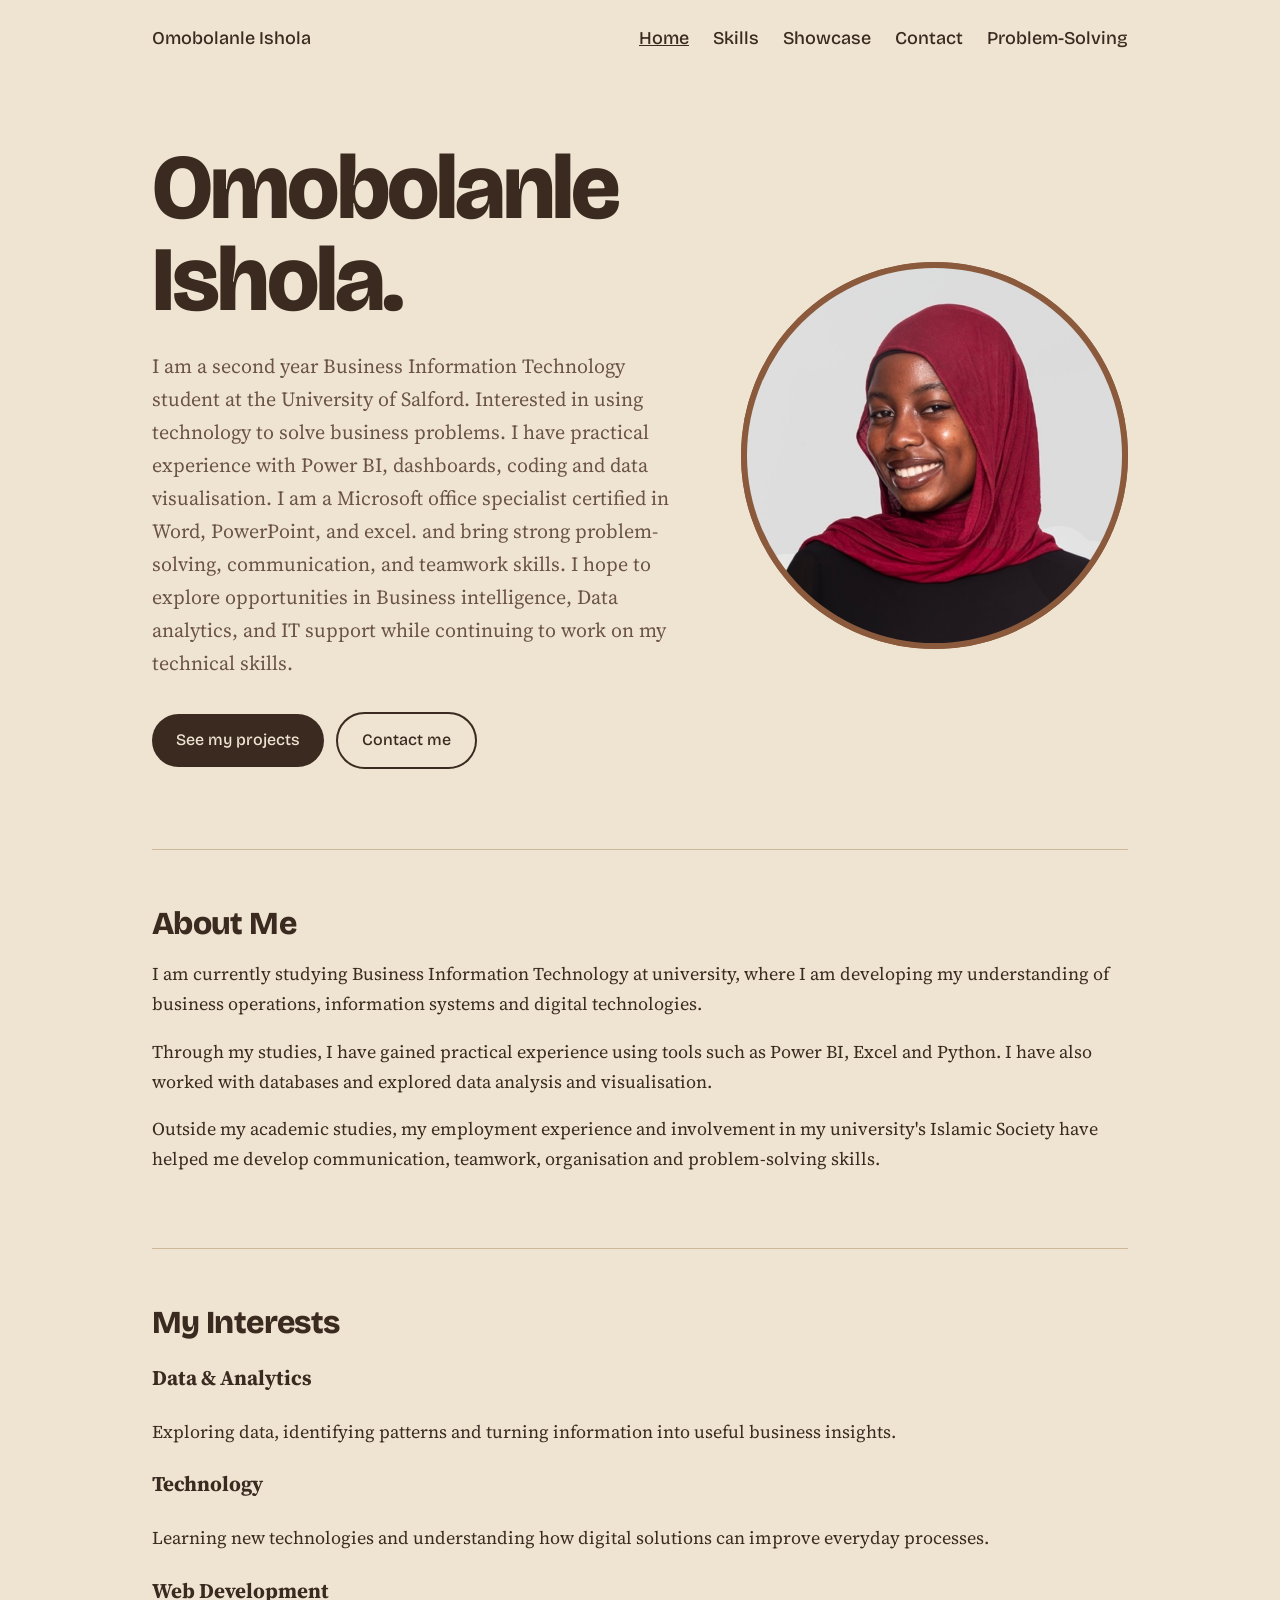
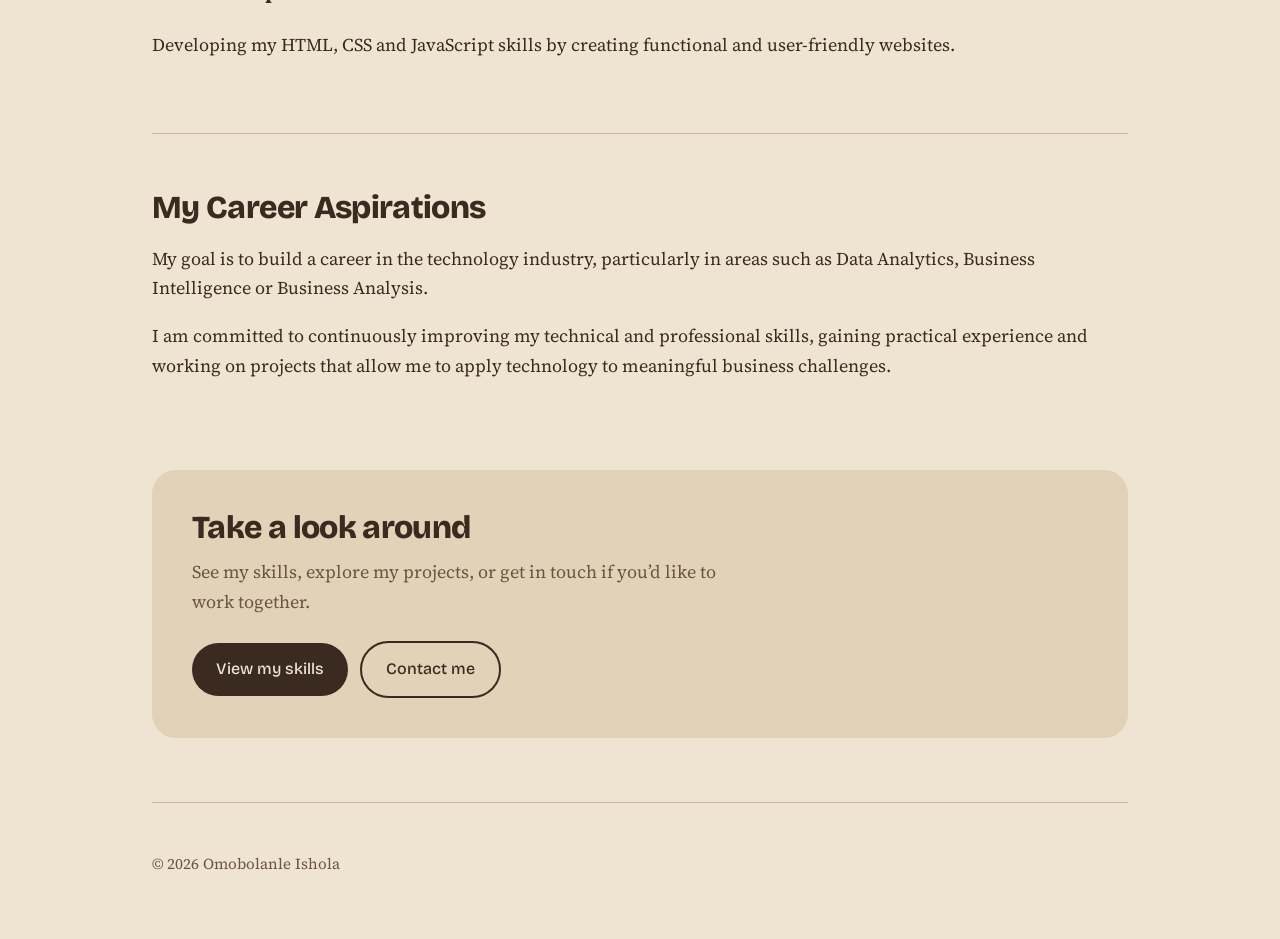
==== commit a2612f8e: "commit" ====
--- a/index.html
+++ b/index.html
@@ -21,7 +21,7 @@
       <nav aria-label="Main">
         <a href="index.html" aria-current="page">Home</a>
         <a href="skills.html">Skills</a>
-        <a href="showcase.html">Showcase</a>
+        <a href="business-showcase.html">Showcase</a>
         <a href="contact.html">Contact</a>
         <a href="problem-solving.html">Problem-Solving</a>
       </nav>
@@ -33,7 +33,7 @@
         <div>
           <h1>Omobolanle Ishola.</h1>
           <p>I am a second year Business Information Technology student at the University of Salford. Interested in using technology to solve business problems. I have practical experience with Power BI, dashboards, coding and data visualisation. I am a Microsoft office specialist certified in Word, PowerPoint, and excel. and bring strong problem-solving, communication, and teamwork skills. I hope to explore opportunities in Business intelligence, Data analytics, and IT support while continuing to work on my technical skills.</p>
-          <a class="btn" href="showcase.html">See my projects</a>
+          <a class="btn" href="business-showcase.html">See my projects</a>
           <a class="btn btn-alt" href="contact.html">Contact me</a>
         </div>
         <div class="portrait">
@@ -73,9 +73,7 @@
 
 
        <!-- Interests Section -->
-        <section class="interests-section">
-
-            <p class="section-label">WHAT I'M INTERESTED IN</p>
+        <section class="interest section">
 
             <h2>My Interests</h2>
 
@@ -115,8 +113,6 @@
       <!-- Career Goals Section -->
         <section class="goals-section">
 
-            <p class="section-label">LOOKING AHEAD</p>
-
             <h2>My Career Aspirations</h2>
 
             <p>
--- a/css/style.css
+++ b/css/style.css
@@ -193,6 +193,20 @@
 .preview { background: var(--bg); border-radius: 0.5rem; padding: 1rem; white-space: pre-wrap; font-size: 0.95rem; margin-top: 1.25rem; }
 button.btn { border: 0; cursor: pointer; }
 
+/* Meal photo notice on the Problem-Solving page */
+.meal-photo-notice {
+  width: min(32rem, calc(100% - 2rem));
+  padding: 2rem;
+  color: var(--ink);
+  background: var(--bg);
+  border: 2px solid var(--line);
+  border-radius: 1rem;
+}
+.meal-photo-notice::backdrop { background: rgb(0 0 0 / 55%); }
+.meal-photo-notice h2 { margin-bottom: 1rem; }
+.meal-photo-notice p { margin: 0 0 1.5rem; }
+.meal-photo-notice button:focus-visible { outline: 3px solid var(--accent); outline-offset: 3px; }
+
 /* Cookie reminder banner */
 .cookie-banner { position: fixed; left: 0; right: 0; bottom: 0; background: var(--ink); color: var(--bg); padding: 1rem 1.5rem; z-index: 10; }
 .cookie-banner .inner { max-width: 64rem; margin: 0 auto; display: flex; flex-wrap: wrap; gap: 1rem; align-items: center; justify-content: space-between; }
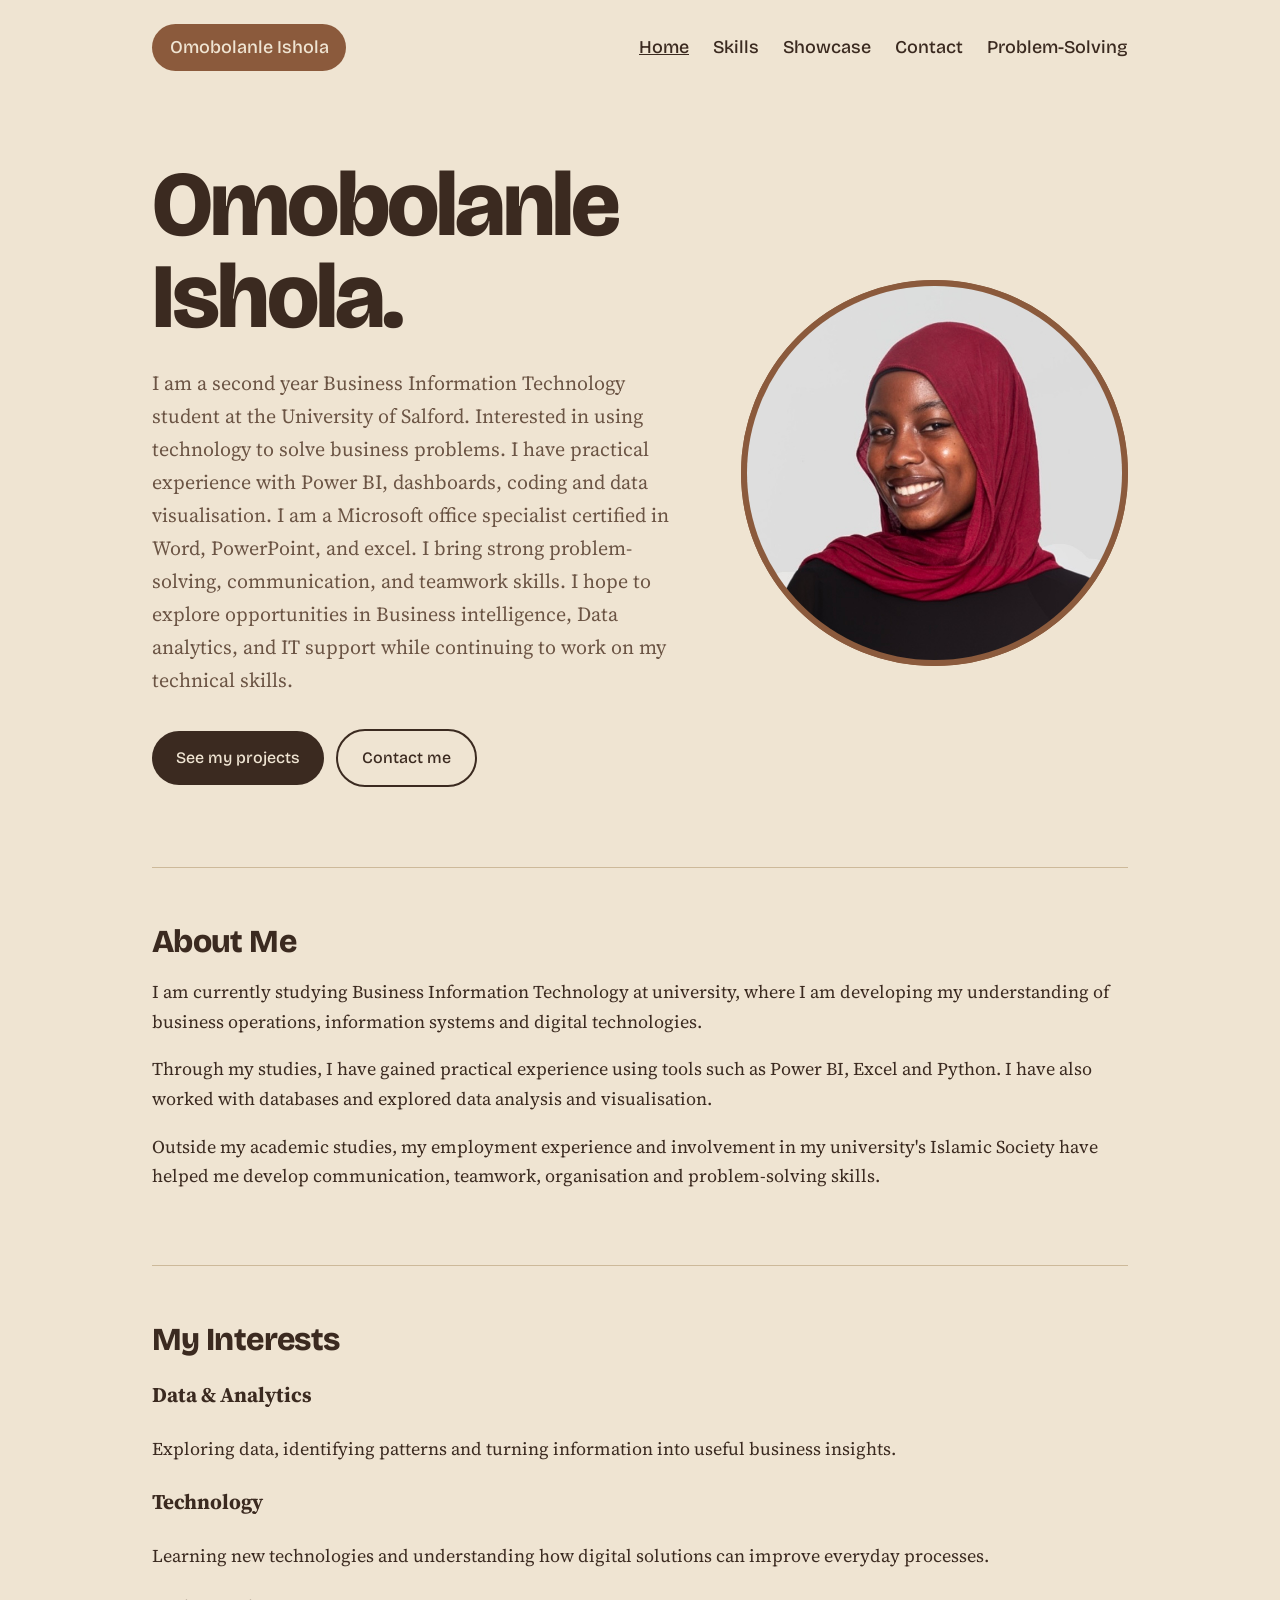
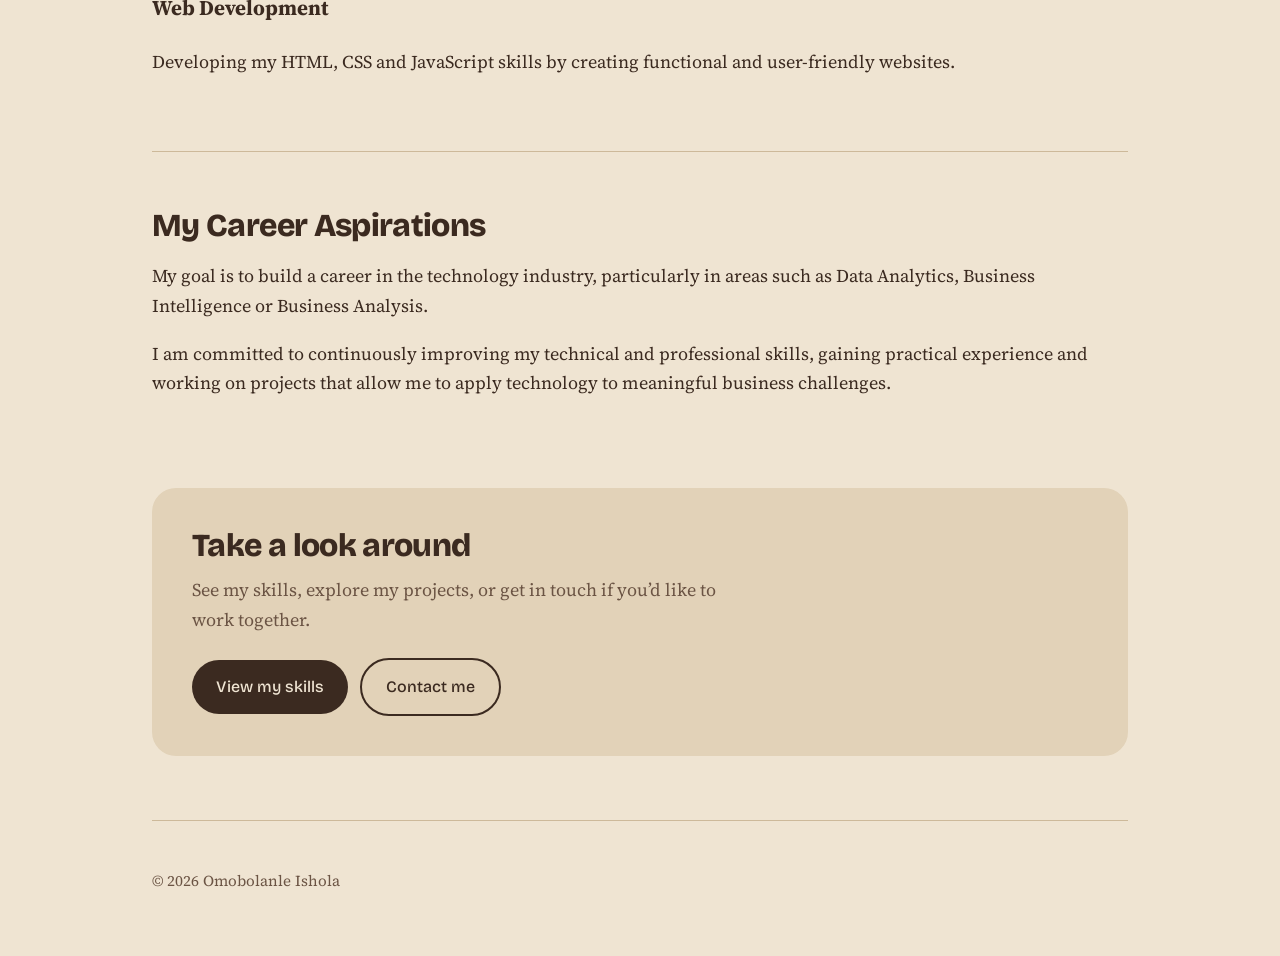
==== commit dbeb8319: "commit" ====
--- a/index.html
+++ b/index.html
@@ -32,7 +32,7 @@
       <div class="hero">
         <div>
           <h1>Omobolanle Ishola.</h1>
-          <p>I am a second year Business Information Technology student at the University of Salford. Interested in using technology to solve business problems. I have practical experience with Power BI, dashboards, coding and data visualisation. I am a Microsoft office specialist certified in Word, PowerPoint, and excel. and bring strong problem-solving, communication, and teamwork skills. I hope to explore opportunities in Business intelligence, Data analytics, and IT support while continuing to work on my technical skills.</p>
+          <p>I am a second year Business Information Technology student at the University of Salford. Interested in using technology to solve business problems. I have practical experience with Power BI, dashboards, coding and data visualisation. I am a Microsoft office specialist certified in Word, PowerPoint, and excel. I bring strong problem-solving, communication, and teamwork skills. I hope to explore opportunities in Business intelligence, Data analytics, and IT support while continuing to work on my technical skills.</p>
           <a class="btn" href="business-showcase.html">See my projects</a>
           <a class="btn btn-alt" href="contact.html">Contact me</a>
         </div>
--- a/css/style.css
+++ b/css/style.css
@@ -49,6 +49,13 @@
 .site-header a { text-decoration: none; }
 .site-header a:hover,
 .site-header a[aria-current="page"] { text-decoration: underline; }
+.site-header > a:first-child {
+  padding: 0.55rem 1.1rem;
+  color: var(--bg);
+  background: var(--accent);
+  border-radius: 999px;
+}
+.site-header > a:first-child:hover { text-decoration: none; }
 
 /* ---------- 4. Hero (top of Home page) ---------- */
 .hero {
